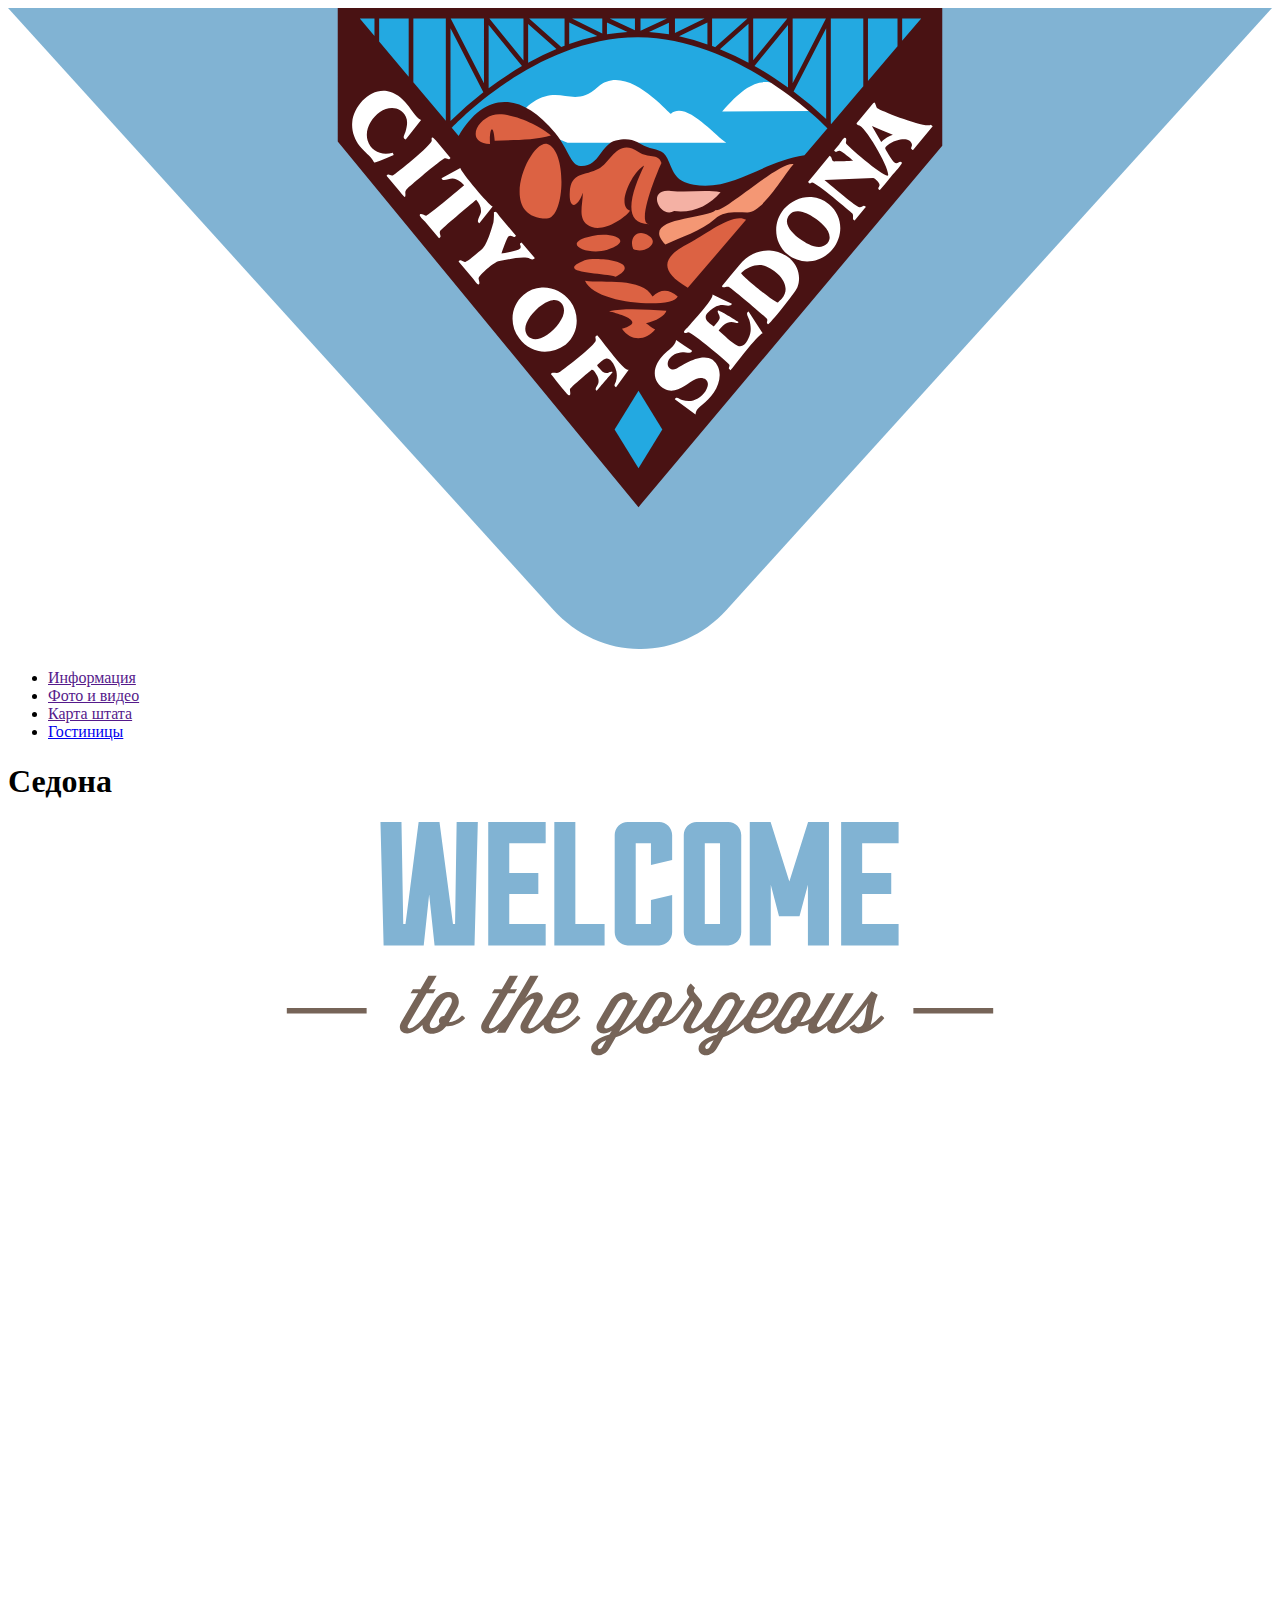
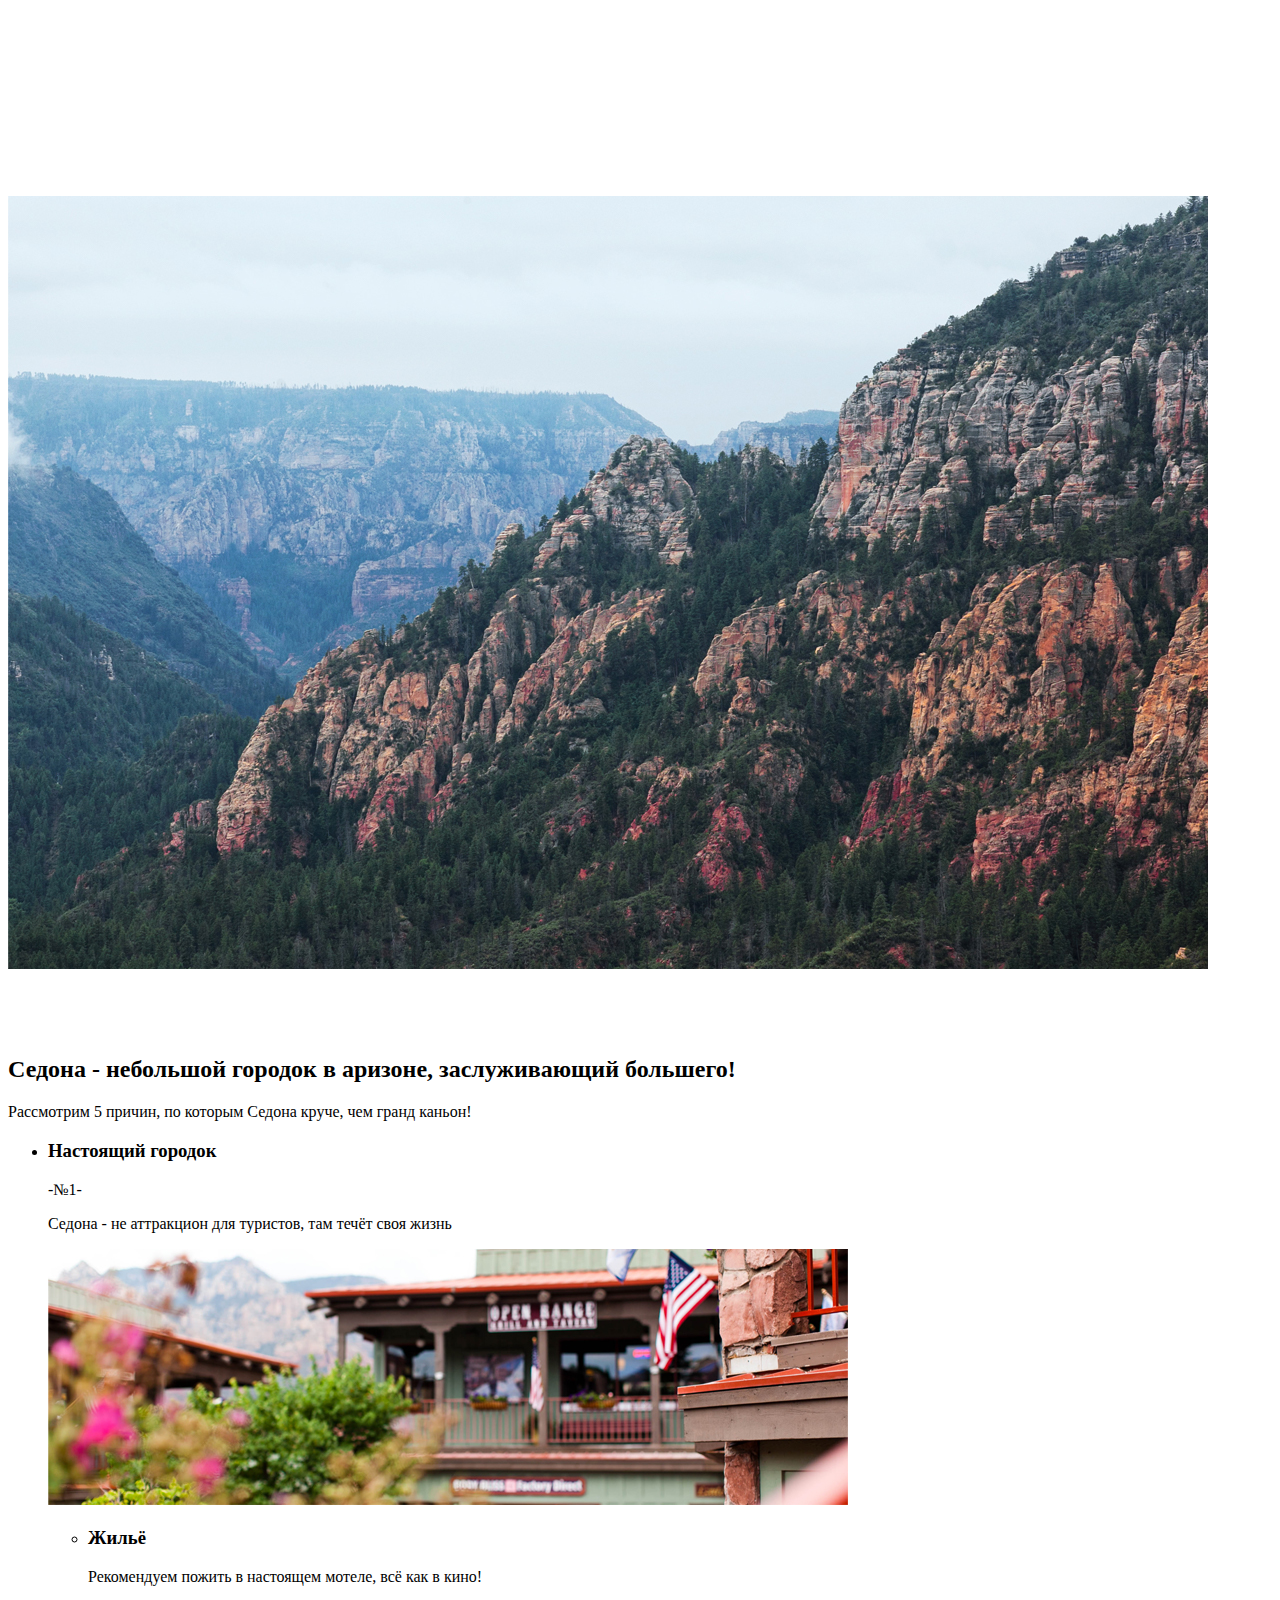
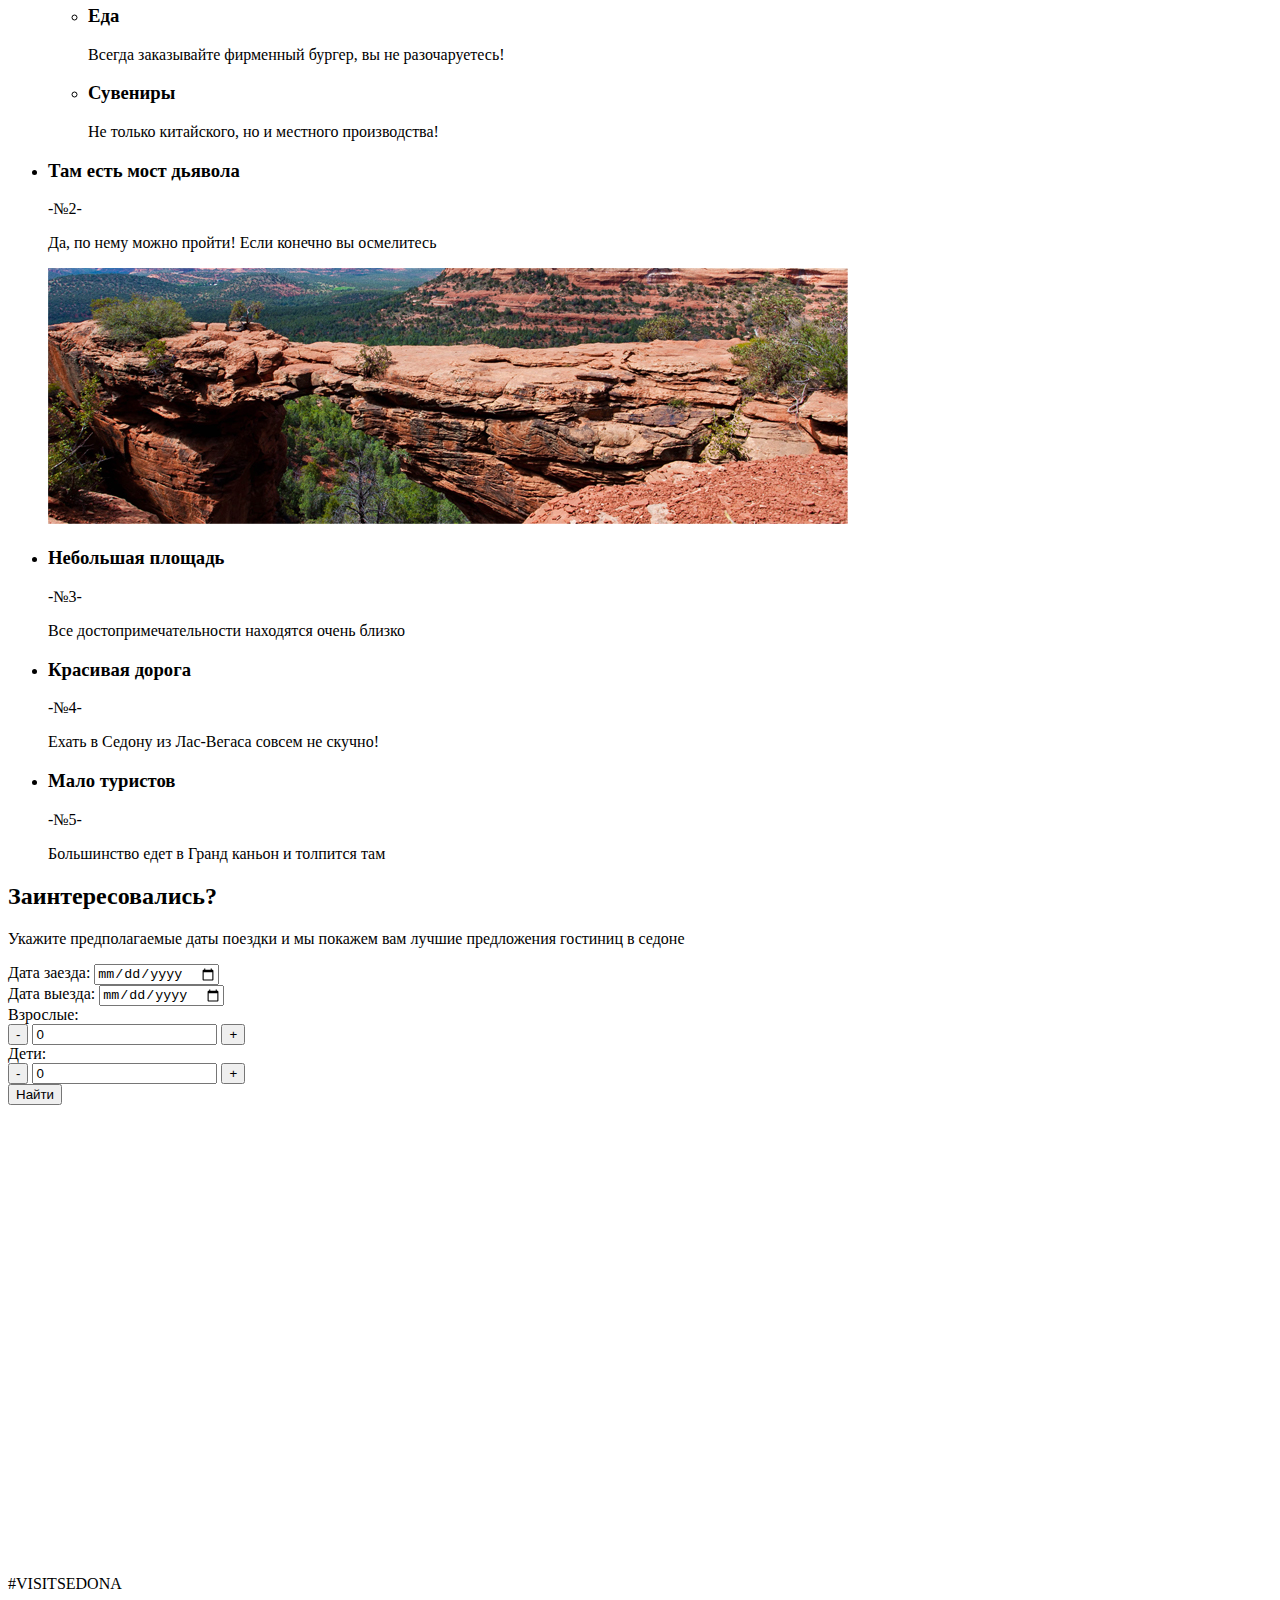
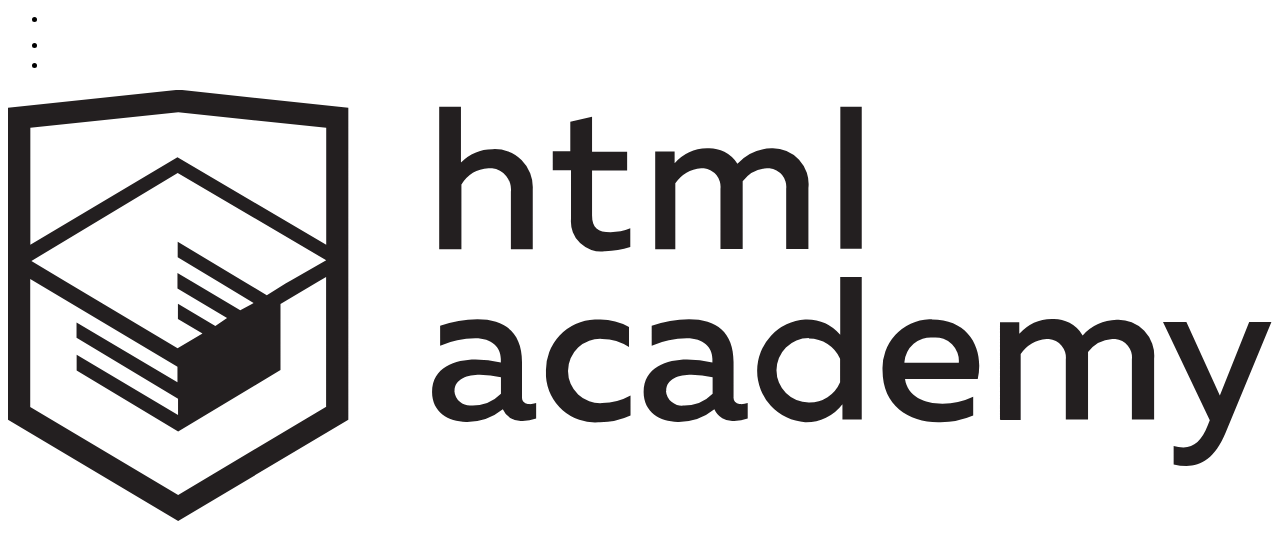
==== index.html @ e93ef97a "Update index.html" ====
<!DOCTYPE html>
<html lang="ru">
  <head>
    <meta charset="utf-8">
    <title>Седона</title>
  </head>
  <body>
 <header>
   <nav>
    <a href="index.html"> <img src="img/logo-sedona.svg"  alt="Logo City of Sedona"></a> <!-- логотип как ссылка на главную страницу, не является пунктом меню-->
    <ul>
      <li><a href="">Информация</a></li> 
      <li><a href="">Фото и видео</a></li>
      <li><a href="">Карта штата</a></li>
      <li><a href="inner.html">Гостиницы</a></li>
    </ul>
   </nav>
 </header>
 <main>
   <h1 class="visually-hidden">Седона</h1>

   <img src="img/intro-welcome.svg" alt="Main text"> <!-- текст на фоне-->
   <img src="img/background_photo.jpg" alt="Background"> <!-- вообще можно подключить через css-->
   <img src="img/polygon.png" alt="White border">
   <h2>Седона - небольшой городок в аризоне, заслуживающий большего!</h2>
   <p> Рассмотрим 5 причин, по которым Седона круче, чем гранд каньон!</p>

<ul>
  <li>
    <h3>Настоящий городок</h3>
    <p>-№1-</p>
    <p>Седона - не аттракцион для туристов, там течёт своя жизнь</p>
    <img src="img/hotel.jpg" alt="Hotel picture">
  </li>

    <ul>
      <li>
        <h3>Жильё</h3>
        <p>Рекомендуем пожить в настоящем мотеле, всё как в кино!</p>
      </li>
      <li>
        <h3>Еда</h3>
        <p>Всегда заказывайте фирменный бургер, вы не разочаруетесь!</p>
      </li>
      <li>
        <h3>Сувениры</h3>
        <p>Не только китайского, но и местного производства!</p>
      </li>
    </ul>

  <li>
    <h3>Там есть мост дьявола</h3>
    <p>-№2-</p>
    <p>Да, по нему можно пройти! Если конечно вы осмелитесь</p>
    <img src="img/kanyon.jpg" alt="Canyon">
  </li>

  <li>
    <h3>Небольшая площадь</h3>
    <p>-№3-</p>
    <p>Все достопримечательности находятся очень близко</p>
  </li>

  <li>
    <h3>Красивая дорога</h3>
    <p>-№4-</p>
    <p> Ехать в Седону из Лас-Вегаса совсем не скучно!</p>
  </li>

  <li>
    <h3>Мало туристов</h3>
    <p>-№5-</p>
    <p>Большинство едет в Гранд каньон и толпится там</p>
  </li>
</ul>

   <section>
      <h2>Заинтересовались?</h2>
      <p>Укажите предполагаемые даты поездки и мы покажем вам лучшие предложения гостиниц в седоне</p>
      <!-- модальное окно с формой для подбора гостиницы
      <a href="#modal" name="modal"><img src="#" alt="Поиск гостиниц в Седоне"></a>
      -->
      <form action="#" method="get">
      <label for="date-in">Дата заезда:
        <input type="date" name="date_in" id="date-in">
      </label>
<br>
      <label for="date-out">Дата выезда:
       <input type="date" name="date_out" id="date-out">
      </label>
<br>
      <label for="adults-quantity">Взрослые:
        <div>
          <button class="minus">-</button>
          <input type="number" name="adults" value="0" id="adults-quantity">
          <button class="plus">+</button>
        </div>
      </label>

      <label for="kids-quantity">Дети:
        <div>
          <button class="minus">-</button>
          <input type="number" name="kids" value="0" id="kids-quantity">
          <button class="plus">+</button>
        </div>
      </label>

      <input type="submit" value="Найти">
      </form>
   </section>
   <iframe src="https://www.google.com/maps/embed?pb=!1m18!1m12!1m3!1d705298.7190889656!2d-112.0146081327514!3d34.79490295954675!2m3!1f0!2f0!3f0!3m2!1i1024!2i768!4f13.1!3m3!1m2!1s0x872da132f942b00d%3A0x5548c523fa6c8efd!2z0KHQtdC00L7QvdCwLCDQkNGA0LjQt9C-0L3QsCA4NjMzNiwg0KHQqNCQ!5e0!3m2!1sru!2sru!4v1568484203790!5m2!1sru!2sru" width="600" height="450" frameborder="0"  allowfullscreen=""></iframe>
 </main>
  <footer>
    <p>#VISITSEDONA</p>

      <ul>
        <li><a href="#"> <img src="img/twitter.svg" alt="Twitter link"> </a></li>
        <li><a href="#"><img src="img/fb-icon.svg" alt="FaceBook link"></a></li>
        <li><a href="#"><img src="img/youtube.svg" alt="Youtube link"></a></li>
      </ul>

      <a href=""><img src="img/logo-htmlacademy.svg"  alt="Logo HTML Academy"></a>
  </footer>
  </body>
</html>
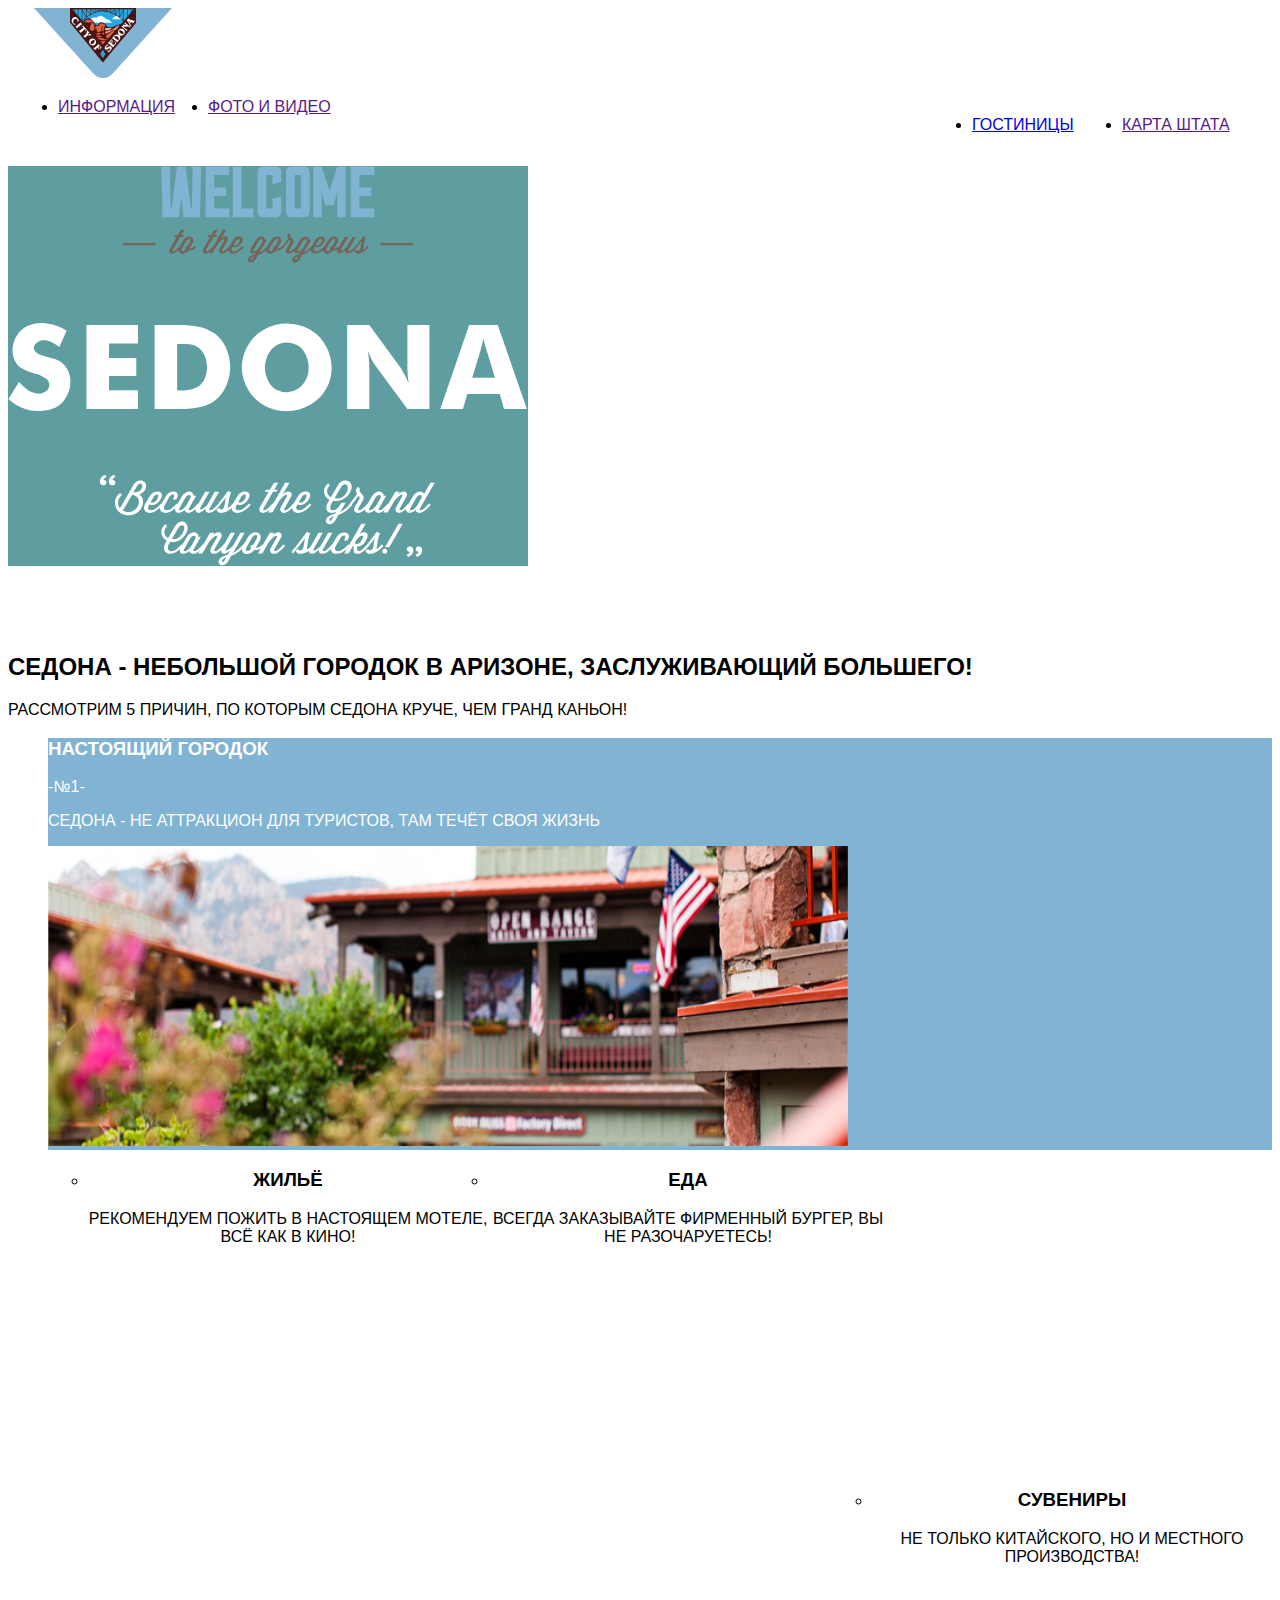
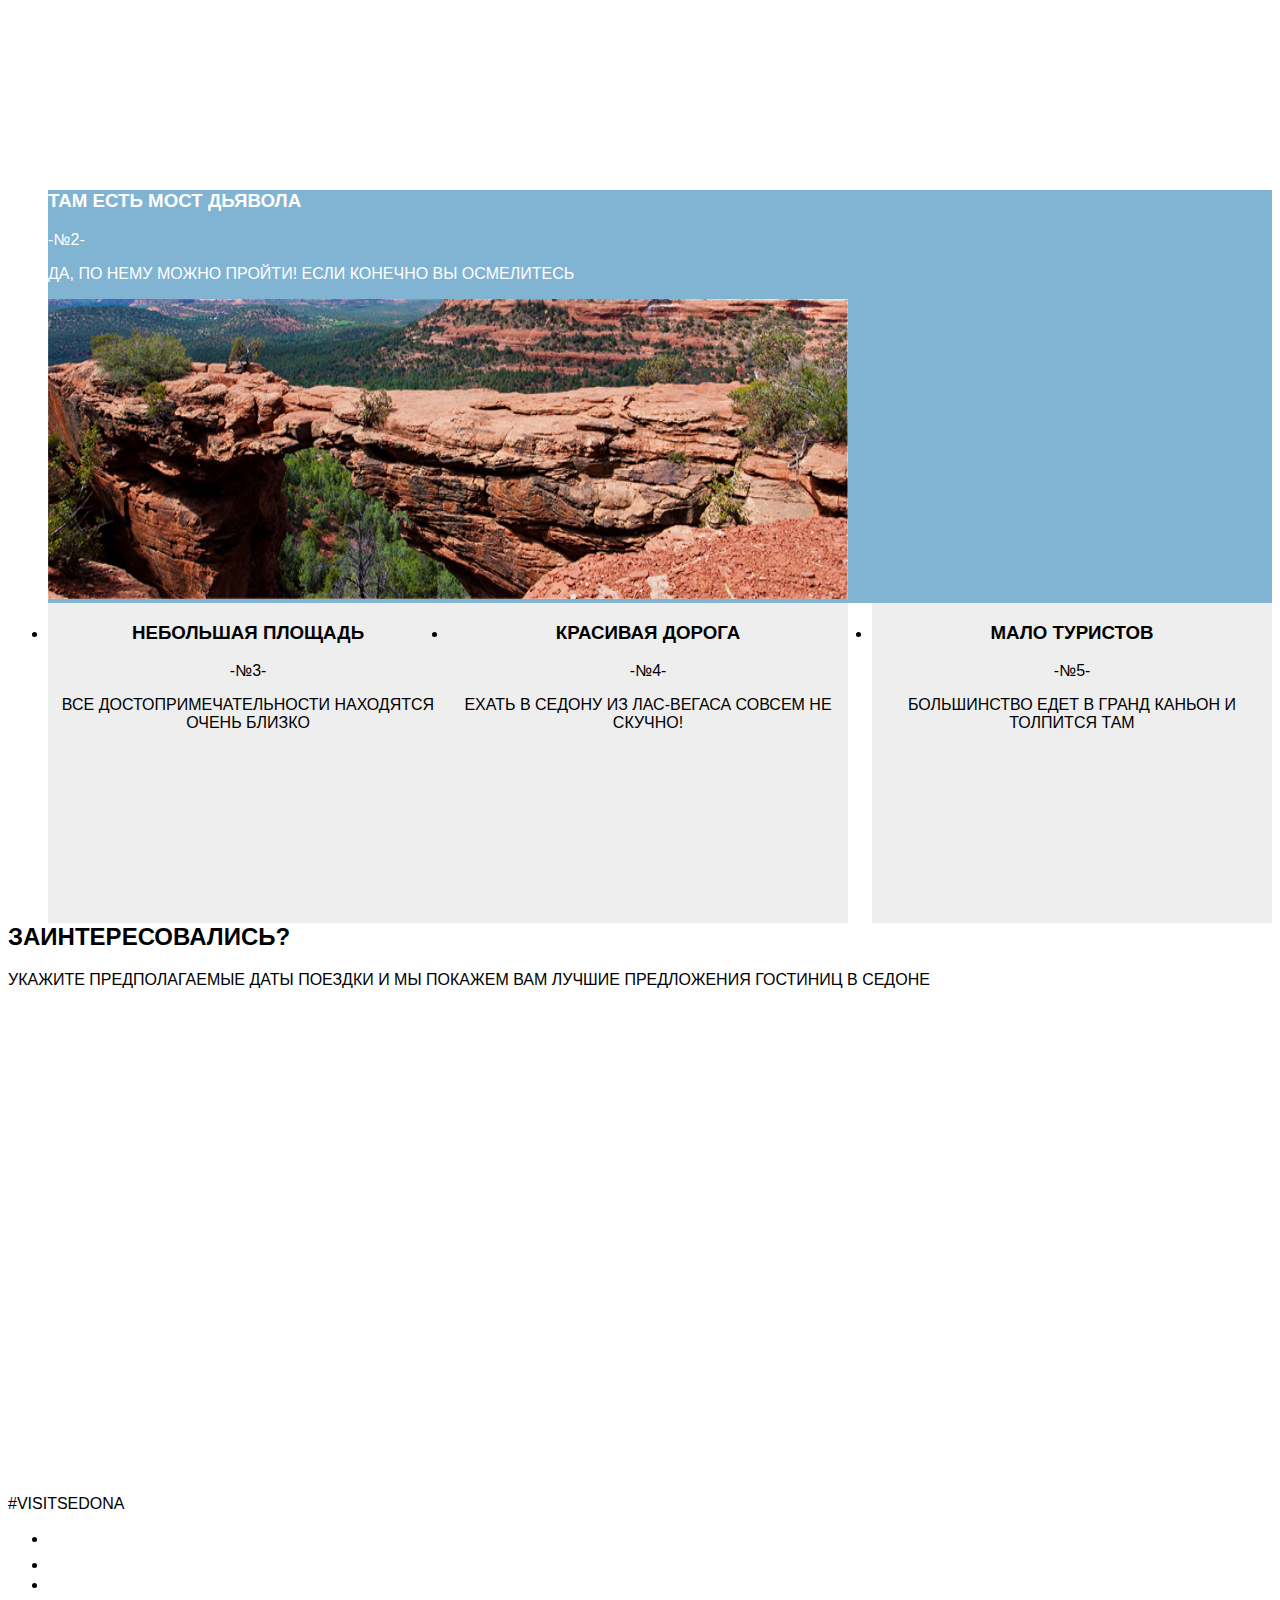
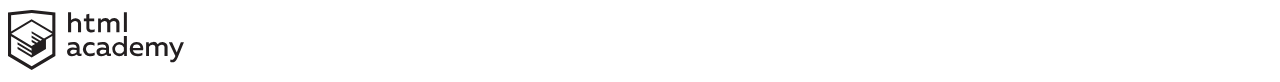
==== commit eeb57e0c: "CSS" ====
--- a/index.html
+++ b/index.html
@@ -3,84 +3,87 @@
   <head>
     <meta charset="utf-8">
     <title>Седона</title>
+    <link rel="stylesheet" href="css/index.css">
   </head>
   <body>
  <header>
    <nav>
-    <a href="index.html"> <img src="img/logo-sedona.svg"  alt="Logo City of Sedona"></a> <!-- логотип как ссылка на главную страницу, не является пунктом меню-->
+    <a href="index.html" class="menu3" > <img src="img/logo-sedona.svg" height="70px" width="190px" alt="Logo City of Sedona"></a> <!-- логотип как ссылка на главную страницу, не является пунктом меню-->
     <ul>
-      <li><a href="">Информация</a></li> 
-      <li><a href="">Фото и видео</a></li>
-      <li><a href="">Карта штата</a></li>
-      <li><a href="inner.html">Гостиницы</a></li>
+      <li class="menu1 header"><a href="">Информация</a></li> 
+      <li class="manu2 header"><a href="">Фото и видео</a></li>
+      <li class="menu4 header"><a href="">Карта штата</a></li>
+      <li class="menu5 header"><a href="inner.html">Гостиницы</a></li>
     </ul>
    </nav>
  </header>
- <main>
+ <main class="main">
    <h1 class="visually-hidden">Седона</h1>
 
-   <img src="img/intro-welcome.svg" alt="Main text"> <!-- текст на фоне-->
-   <img src="img/background_photo.jpg" alt="Background"> <!-- вообще можно подключить через css-->
+   <img class="maintext" src="img/intro-welcome.svg" alt="Main text" height="400px"> <!-- текст на фоне-->
+   <!--<img src="img/background_photo.jpg" alt="Background"> --> <!-- вообще можно подключить через css-->
    <img src="img/polygon.png" alt="White border">
    <h2>Седона - небольшой городок в аризоне, заслуживающий большего!</h2>
    <p> Рассмотрим 5 причин, по которым Седона круче, чем гранд каньон!</p>
 
 <ul>
-  <li>
+  <div class="inageli1">
+  <li class="li1">
     <h3>Настоящий городок</h3>
     <p>-№1-</p>
     <p>Седона - не аттракцион для туристов, там течёт своя жизнь</p>
-    <img src="img/hotel.jpg" alt="Hotel picture">
+    <img src="img/hotel.jpg" alt="Hotel picture" width="800px" height="300px" class="image1">
   </li>
-
-    <ul>
-      <li>
+  </div>
+    <ul class="reasons">
+      <li class="reason1">
         <h3>Жильё</h3>
         <p>Рекомендуем пожить в настоящем мотеле, всё как в кино!</p>
       </li>
-      <li>
+      <li class="reason2">
         <h3>Еда</h3>
         <p>Всегда заказывайте фирменный бургер, вы не разочаруетесь!</p>
       </li>
-      <li>
+      <li class="reason3">
         <h3>Сувениры</h3>
         <p>Не только китайского, но и местного производства!</p>
       </li>
     </ul>
-
-  <li>
+<div class="imageli2">
+  <li class="li1">
     <h3>Там есть мост дьявола</h3>
     <p>-№2-</p>
     <p>Да, по нему можно пройти! Если конечно вы осмелитесь</p>
-    <img src="img/kanyon.jpg" alt="Canyon">
+    <img src="img/kanyon.jpg" alt="Canyon" width="800px" height="300px">
   </li>
-
-  <li>
+</div>
+<div>
+  <li class="greyli li3">
     <h3>Небольшая площадь</h3>
     <p>-№3-</p>
     <p>Все достопримечательности находятся очень близко</p>
   </li>
 
-  <li>
+  <li class="greyli li4">
     <h3>Красивая дорога</h3>
     <p>-№4-</p>
     <p> Ехать в Седону из Лас-Вегаса совсем не скучно!</p>
   </li>
 
-  <li>
+  <li class="greyli li5">
     <h3>Мало туристов</h3>
     <p>-№5-</p>
     <p>Большинство едет в Гранд каньон и толпится там</p>
   </li>
 </ul>
-
-   <section>
+</div>
+   <section >
       <h2>Заинтересовались?</h2>
       <p>Укажите предполагаемые даты поездки и мы покажем вам лучшие предложения гостиниц в седоне</p>
       <!-- модальное окно с формой для подбора гостиницы
       <a href="#modal" name="modal"><img src="#" alt="Поиск гостиниц в Седоне"></a>
       -->
-      <form action="#" method="get">
+      <form action="#" method="get" class="form1">
       <label for="date-in">Дата заезда:
         <input type="date" name="date_in" id="date-in">
       </label>
@@ -108,7 +111,7 @@
       <input type="submit" value="Найти">
       </form>
    </section>
-   <iframe src="https://www.google.com/maps/embed?pb=!1m18!1m12!1m3!1d705298.7190889656!2d-112.0146081327514!3d34.79490295954675!2m3!1f0!2f0!3f0!3m2!1i1024!2i768!4f13.1!3m3!1m2!1s0x872da132f942b00d%3A0x5548c523fa6c8efd!2z0KHQtdC00L7QvdCwLCDQkNGA0LjQt9C-0L3QsCA4NjMzNiwg0KHQqNCQ!5e0!3m2!1sru!2sru!4v1568484203790!5m2!1sru!2sru" width="600" height="450" frameborder="0"  allowfullscreen=""></iframe>
+   <iframe src="https://www.google.com/maps/embed?pb=!1m18!1m12!1m3!1d705298.7190889656!2d-112.0146081327514!3d34.79490295954675!2m3!1f0!2f0!3f0!3m2!1i1024!2i768!4f13.1!3m3!1m2!1s0x872da132f942b00d%3A0x5548c523fa6c8efd!2z0KHQtdC00L7QvdCwLCDQkNGA0LjQt9C-0L3QsCA4NjMzNiwg0KHQqNCQ!5e0!3m2!1sru!2sru!4v1568484203790!5m2!1sru!2sru" width="1200" height="470" frameborder="0"  allowfullscreen=""></iframe>
  </main>
   <footer>
     <p>#VISITSEDONA</p>
@@ -119,7 +122,7 @@
         <li><a href="#"><img src="img/youtube.svg" alt="Youtube link"></a></li>
       </ul>
 
-      <a href=""><img src="img/logo-htmlacademy.svg"  alt="Logo HTML Academy"></a>
+      <a href=""><img src="img/logo-htmlacademy.svg"  alt="Logo HTML Academy" height="60px"></a>
   </footer>
   </body>
 </html>
--- a/css/index.css
+++ b/css/index.css
@@ -0,0 +1,115 @@
+h1{
+    display: none
+}
+.maintext{
+    background-image: url(background_photo.jpg);
+    background-color: cadetblue;
+}
+
+.form1{
+    display: none;
+}
+p{
+    font-family: 'PT Sans', sans-serif;
+    text-transform: uppercase;
+    
+}
+a{
+    font-family: 'PT Sans', sans-serif;
+    text-transform: uppercase;
+}
+h2{
+    font-family: 'PT Sans', sans-serif;
+    text-transform: uppercase;
+}
+h3{
+    font-family: 'PT Sans', sans-serif;
+    text-transform: uppercase;
+}
+.li1{
+    background-color: #81b3d2;
+    color: white;
+}
+.greyli{
+    background-color: #eeeeee;
+}
+.header{
+
+}
+.menu1 
+{
+    float: left;
+    width: 150px;
+    min-height: 50px;
+    margin-left: 10px; 
+}
+.menu2{
+    float: left;
+    width: 150px;
+    min-height: 50px;
+}
+
+.menu4{
+    float: right;
+    width: 150px;
+    min-height: 50px;
+}
+.menu3{
+    float:
+}
+.menu5{
+    float: right;
+    width: 150px;
+    height: 50px;
+}
+.main{
+    clear: both;
+}
+.imageli1{
+    float: left;
+    width: 400px;
+    margin-right: 9px;
+    min-height: 255px;
+}
+
+.reasons{
+    clear: both;
+}
+.reason1{
+    float: left;
+  width: 400px;
+  min-height: 320px;
+  text-align: center;
+}
+.reason2{
+    float: left;
+  width: 400px;
+  min-height: 320px;
+  text-align: center;
+}
+.reason3{
+    float: right;
+  width: 400px;
+  min-height: 320px;
+  text-align: center;
+}
+.imageli2{
+    clear: both;
+}
+.li3{
+    float: left;
+  width: 400px;
+  min-height: 320px;
+  text-align: center;
+}
+.li4{
+    float: left;
+  width: 400px;
+  min-height: 320px;
+  text-align: center;
+}
+.li5{
+    float: right;
+  width: 400px;
+  min-height: 320px;
+  text-align: center;
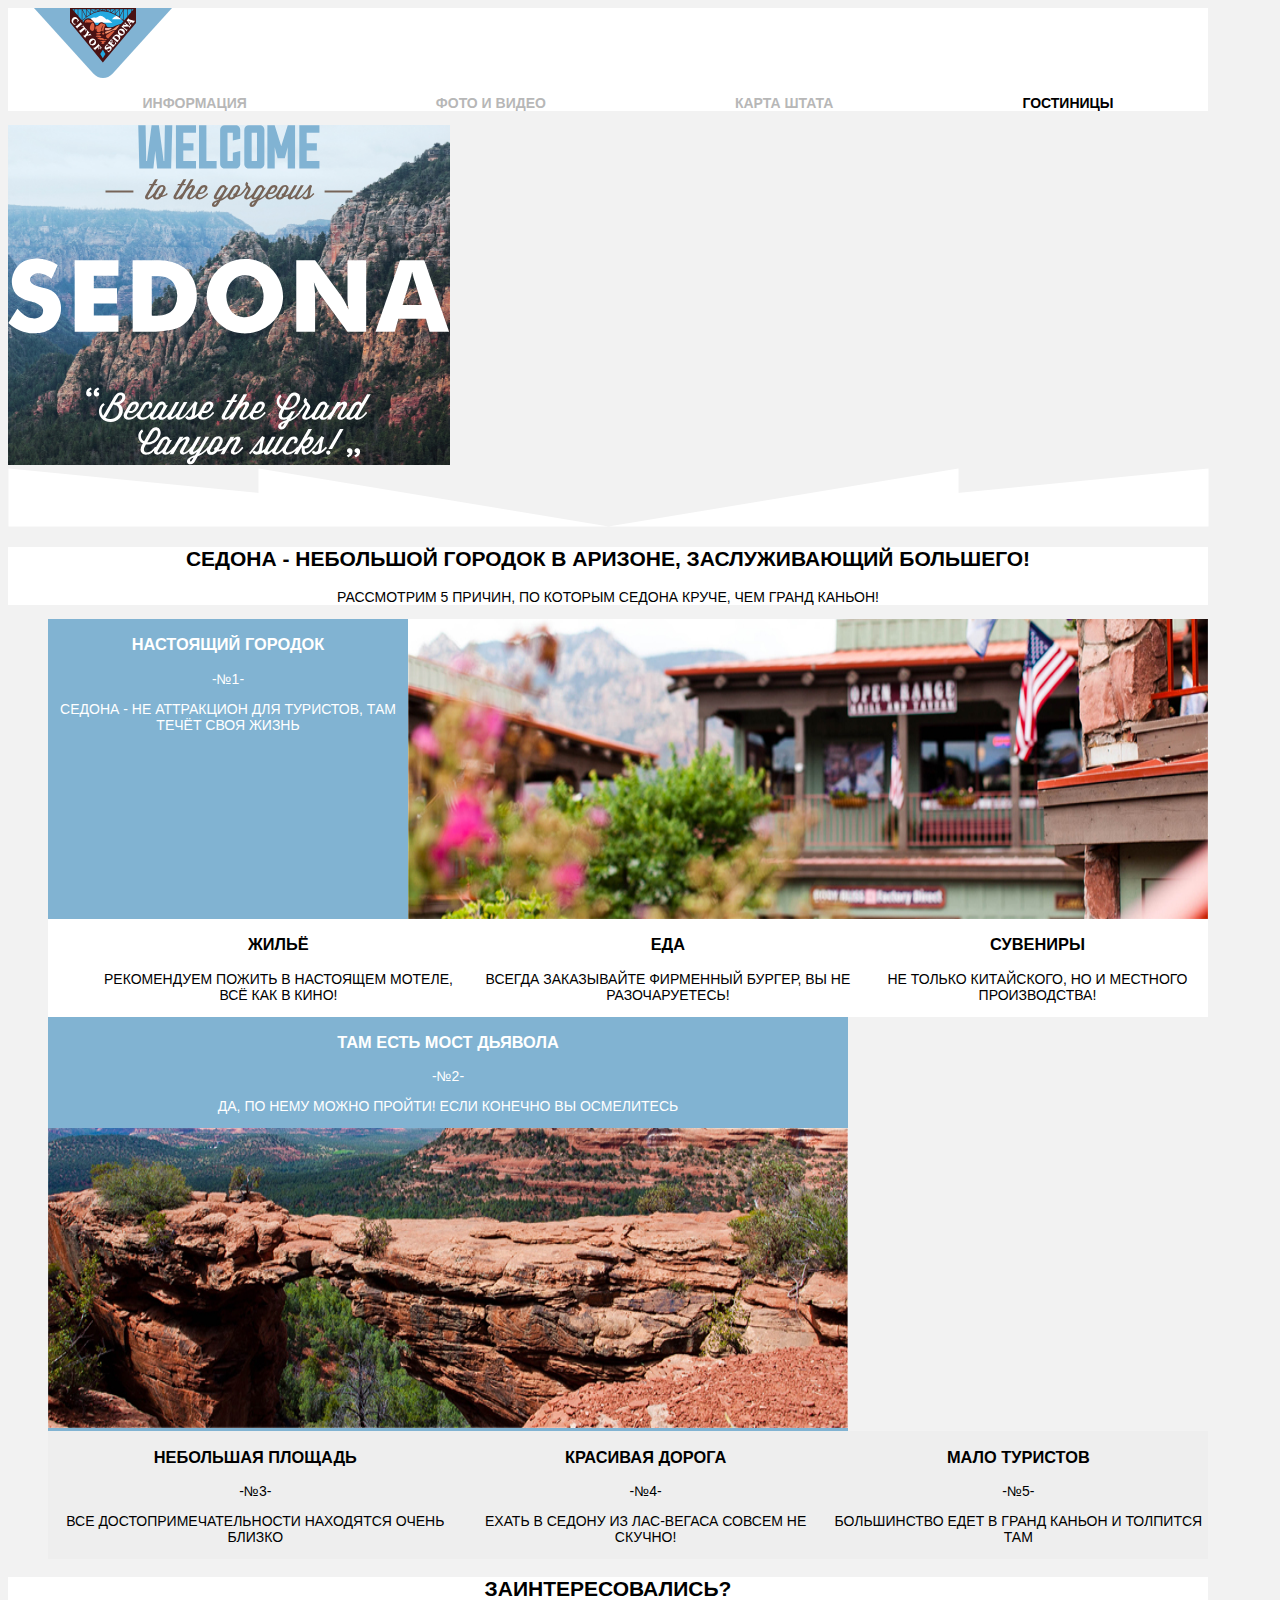
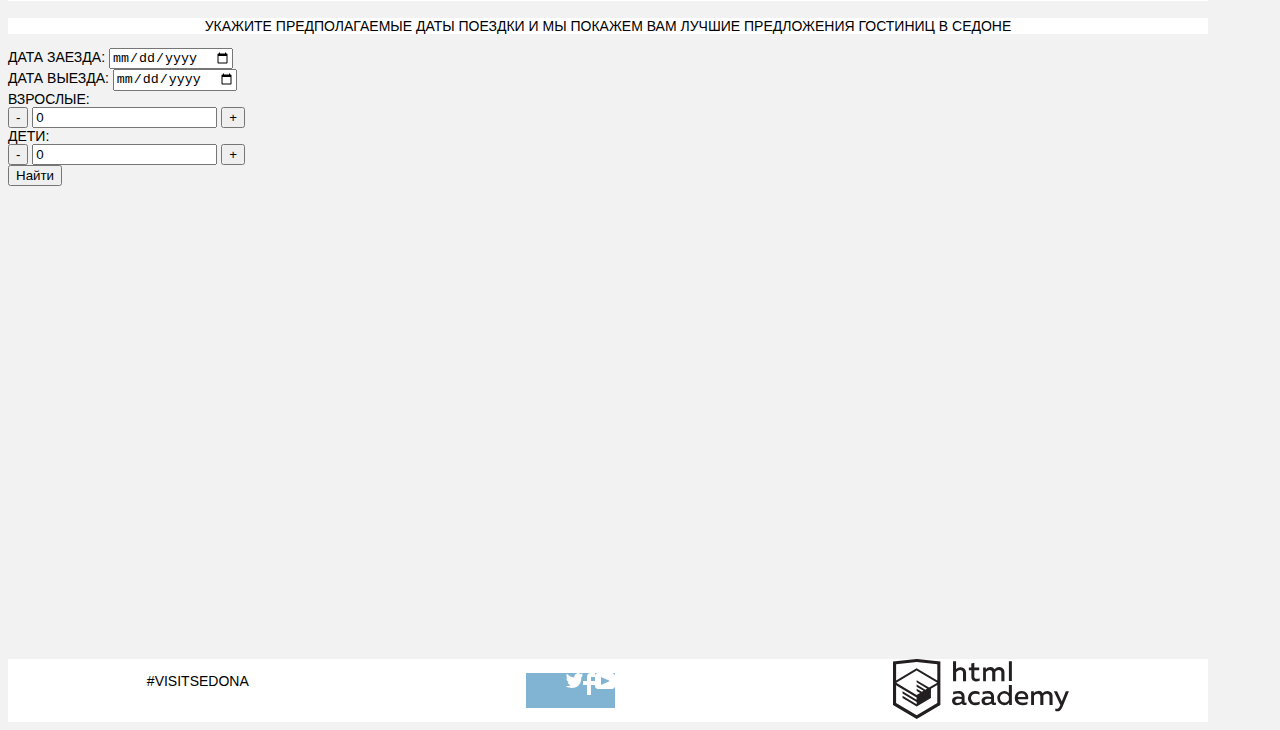
==== commit 687fa194: "css" ====
--- a/index.html
+++ b/index.html
@@ -7,79 +7,85 @@
   </head>
   <body>
  <header>
-   <nav>
-    <a href="index.html" class="menu3" > <img src="img/logo-sedona.svg" height="70px" width="190px" alt="Logo City of Sedona"></a> <!-- логотип как ссылка на главную страницу, не является пунктом меню-->
-    <ul>
-      <li class="menu1 header"><a href="">Информация</a></li> 
-      <li class="manu2 header"><a href="">Фото и видео</a></li>
-      <li class="menu4 header"><a href="">Карта штата</a></li>
-      <li class="menu5 header"><a href="inner.html">Гостиницы</a></li>
+   <nav class="main-navigation">
+    <a href="index.html"  > <img src="img/logo-sedona.svg" height="70px" width="190px" alt="Logo City of Sedona"></a> <!-- логотип как ссылка на главную страницу, не является пунктом меню-->
+    <ul class="nonelist site-navigation">
+      <li ><a href="">Информация</a></li> 
+      <li ><a href="">Фото и видео</a></li>
+      <li ><a href="">Карта штата</a></li>
+      <li ><a href="inner.html">Гостиницы</a></li>
     </ul>
    </nav>
  </header>
- <main class="main">
-   <h1 class="visually-hidden">Седона</h1>
+ <main >
+   <h1 >Седона</h1>
+  <div >
+   <img class="maintext" src="img/intro-welcome.svg" alt="Main text" height="340px"> <!-- текст на фоне-->
+  </div>
+   <!--<img src="img/background_photo.jpg" alt="Background"> --> <!-- вообще можно подключить через css-->
+   
+   <img src="img/polygon.png" alt="White border">
+   <div class="center-text">
+   <h2 class="">Седона - небольшой городок в аризоне, заслуживающий большего!</h2>
+   <p class=""> Рассмотрим 5 причин, по которым Седона круче, чем гранд каньон!</p>
+    </div>
 
-   <img class="maintext" src="img/intro-welcome.svg" alt="Main text" height="400px"> <!-- текст на фоне-->
-   <!--<img src="img/background_photo.jpg" alt="Background"> --> <!-- вообще можно подключить через css-->
-   <img src="img/polygon.png" alt="White border">
-   <h2>Седона - небольшой городок в аризоне, заслуживающий большего!</h2>
-   <p> Рассмотрим 5 причин, по которым Седона круче, чем гранд каньон!</p>
-
-<ul>
-  <div class="inageli1">
-  <li class="li1">
+<ul class="nonelist reasons-list">
+  <div class="fistline">
+  <li class=" blue" >
     <h3>Настоящий городок</h3>
     <p>-№1-</p>
     <p>Седона - не аттракцион для туристов, там течёт своя жизнь</p>
-    <img src="img/hotel.jpg" alt="Hotel picture" width="800px" height="300px" class="image1">
+    
   </li>
+  <img src="img/hotel.jpg" alt="Hotel picture" width="800px" height="300px">
   </div>
-    <ul class="reasons">
-      <li class="reason1">
+    <ul class="reasons-3 nonelist secondline" >
+      <li class="house">
         <h3>Жильё</h3>
         <p>Рекомендуем пожить в настоящем мотеле, всё как в кино!</p>
       </li>
-      <li class="reason2">
+      <li >
         <h3>Еда</h3>
         <p>Всегда заказывайте фирменный бургер, вы не разочаруетесь!</p>
       </li>
-      <li class="reason3">
+      <li >
         <h3>Сувениры</h3>
         <p>Не только китайского, но и местного производства!</p>
       </li>
     </ul>
-<div class="imageli2">
-  <li class="li1">
+<div class="thirdline">
+  <li class=" blue" >
     <h3>Там есть мост дьявола</h3>
     <p>-№2-</p>
     <p>Да, по нему можно пройти! Если конечно вы осмелитесь</p>
     <img src="img/kanyon.jpg" alt="Canyon" width="800px" height="300px">
   </li>
 </div>
-<div>
-  <li class="greyli li3">
+<div class="fourthline">
+  <li class=" grey">
     <h3>Небольшая площадь</h3>
     <p>-№3-</p>
     <p>Все достопримечательности находятся очень близко</p>
   </li>
 
-  <li class="greyli li4">
+  <li class=" grey">
     <h3>Красивая дорога</h3>
     <p>-№4-</p>
     <p> Ехать в Седону из Лас-Вегаса совсем не скучно!</p>
   </li>
 
-  <li class="greyli li5">
+  <li class=" grey">
     <h3>Мало туристов</h3>
     <p>-№5-</p>
     <p>Большинство едет в Гранд каньон и толпится там</p>
   </li>
+</div>
 </ul>
-</div>
-   <section >
-      <h2>Заинтересовались?</h2>
-      <p>Укажите предполагаемые даты поездки и мы покажем вам лучшие предложения гостиниц в седоне</p>
+
+   <section class="" >
+      <h2 class="center-text">Заинтересовались?</h2>
+      <p class="center-text">Укажите предполагаемые даты поездки и мы покажем вам лучшие предложения гостиниц в седоне</p>
       <!-- модальное окно с формой для подбора гостиницы
       <a href="#modal" name="modal"><img src="#" alt="Поиск гостиниц в Седоне"></a>
       -->
@@ -113,16 +119,16 @@
    </section>
    <iframe src="https://www.google.com/maps/embed?pb=!1m18!1m12!1m3!1d705298.7190889656!2d-112.0146081327514!3d34.79490295954675!2m3!1f0!2f0!3f0!3m2!1i1024!2i768!4f13.1!3m3!1m2!1s0x872da132f942b00d%3A0x5548c523fa6c8efd!2z0KHQtdC00L7QvdCwLCDQkNGA0LjQt9C-0L3QsCA4NjMzNiwg0KHQqNCQ!5e0!3m2!1sru!2sru!4v1568484203790!5m2!1sru!2sru" width="1200" height="470" frameborder="0"  allowfullscreen=""></iframe>
  </main>
-  <footer>
+  <footer class="footer-navigation">
     <p>#VISITSEDONA</p>
 
-      <ul>
+      <ul class="nonelist contacts">
         <li><a href="#"> <img src="img/twitter.svg" alt="Twitter link"> </a></li>
         <li><a href="#"><img src="img/fb-icon.svg" alt="FaceBook link"></a></li>
         <li><a href="#"><img src="img/youtube.svg" alt="Youtube link"></a></li>
       </ul>
 
-      <a href=""><img src="img/logo-htmlacademy.svg"  alt="Logo HTML Academy" height="60px"></a>
+      <a href="https://htmlacademy.ru/intensive/htmlcss"><img src="img/logo-htmlacademy.svg"  alt="Logo HTML Academy" height="60px"></a>
   </footer>
   </body>
 </html>
--- a/css/index.css
+++ b/css/index.css
@@ -1,115 +1,98 @@
+body{
+    font-family: 'PT Sans', sans-serif;
+    text-transform: uppercase;
+    font-size: 14px;
+    background-color: #f2f2f2;
+
+
+    
+    width: 1200px;
+}
+.main-navigation{
+    background-color: white;
+    font-size: 14px;
+    font-weight: 700;
+  color: black;
+ 
+}
+.site-navigation{
+    display: flex;
+    flex-direction: row;
+    justify-content: space-around;
+    
+}
+.site-navigation a{
+    color: black;
+}
+.site-navigation a:hover, .ssite-navigation a:focus{
+color: #81b3d2;
+}
+.site-navigation a:visited{
+color: #b7b7b7;
+}
 h1{
     display: none
 }
+
 .maintext{
-    background-image: url(background_photo.jpg);
+    background: url("../img/background_photo.jpg") repeat 0 0;;
+    background-size: cover;
+    background-repeat: no-repeat;
     background-color: cadetblue;
+    background-position: 50% 50%;
+    text-align: center;
 }
 
-.form1{
-    display: none;
-}
-p{
-    font-family: 'PT Sans', sans-serif;
-    text-transform: uppercase;
-    
-}
+
 a{
     font-family: 'PT Sans', sans-serif;
     text-transform: uppercase;
+    text-decoration: none;    
+    
+}
+.center-text{
+    text-align: center;
+    background-color: white;
+}
+.fistline, .secondline, .thirdline, .fourthline{
+    display: flex;
+    flex-direction: row;
+}
+.blue{
+    color: white;
+    background-color: #81b3d2;
+}
+.grey{
+    background-color: #eeeeee;
+}
+.nonelist{
+    list-style-type: none;
+}
+.contacts{
+    background-color: #81b3d2;
 }
 h2{
-    font-family: 'PT Sans', sans-serif;
-    text-transform: uppercase;
-}
-h3{
-    font-family: 'PT Sans', sans-serif;
-    text-transform: uppercase;
-}
-.li1{
-    background-color: #81b3d2;
-    color: white;
-}
-.greyli{
-    background-color: #eeeeee;
-}
-.header{
-
-}
-.menu1 
-{
-    float: left;
-    width: 150px;
-    min-height: 50px;
-    margin-left: 10px; 
-}
-.menu2{
-    float: left;
-    width: 150px;
-    min-height: 50px;
+    font-size: 21px;
 }
 
-.menu4{
-    float: right;
-    width: 150px;
-    min-height: 50px;
+.house::before{
+    content:" ";
+    background: url("/img/icon-1.png") no-repeat 0% 0%;
 }
-.menu3{
-    float:
+.reasons-3, .reasons-list{
+    text-align: center;
 }
-.menu5{
-    float: right;
-    width: 150px;
-    height: 50px;
+.reasons-3{
+    background-color: white;
 }
-.main{
-    clear: both;
+.footer-navigation{
+    display: flex;
+    flex-direction: row;
+    justify-content: space-around;
+    background-color: white;
 }
-.imageli1{
-    float: left;
-    width: 400px;
-    margin-right: 9px;
-    min-height: 255px;
-}
-
-.reasons{
-    clear: both;
-}
-.reason1{
-    float: left;
-  width: 400px;
-  min-height: 320px;
-  text-align: center;
-}
-.reason2{
-    float: left;
-  width: 400px;
-  min-height: 320px;
-  text-align: center;
-}
-.reason3{
-    float: right;
-  width: 400px;
-  min-height: 320px;
-  text-align: center;
-}
-.imageli2{
-    clear: both;
-}
-.li3{
-    float: left;
-  width: 400px;
-  min-height: 320px;
-  text-align: center;
-}
-.li4{
-    float: left;
-  width: 400px;
-  min-height: 320px;
-  text-align: center;
-}
-.li5{
-    float: right;
-  width: 400px;
-  min-height: 320px;
-  text-align: center;
+.contacts{
+    display: flex;
+    flex-direction: row;
+    justify-content: space-between;
+}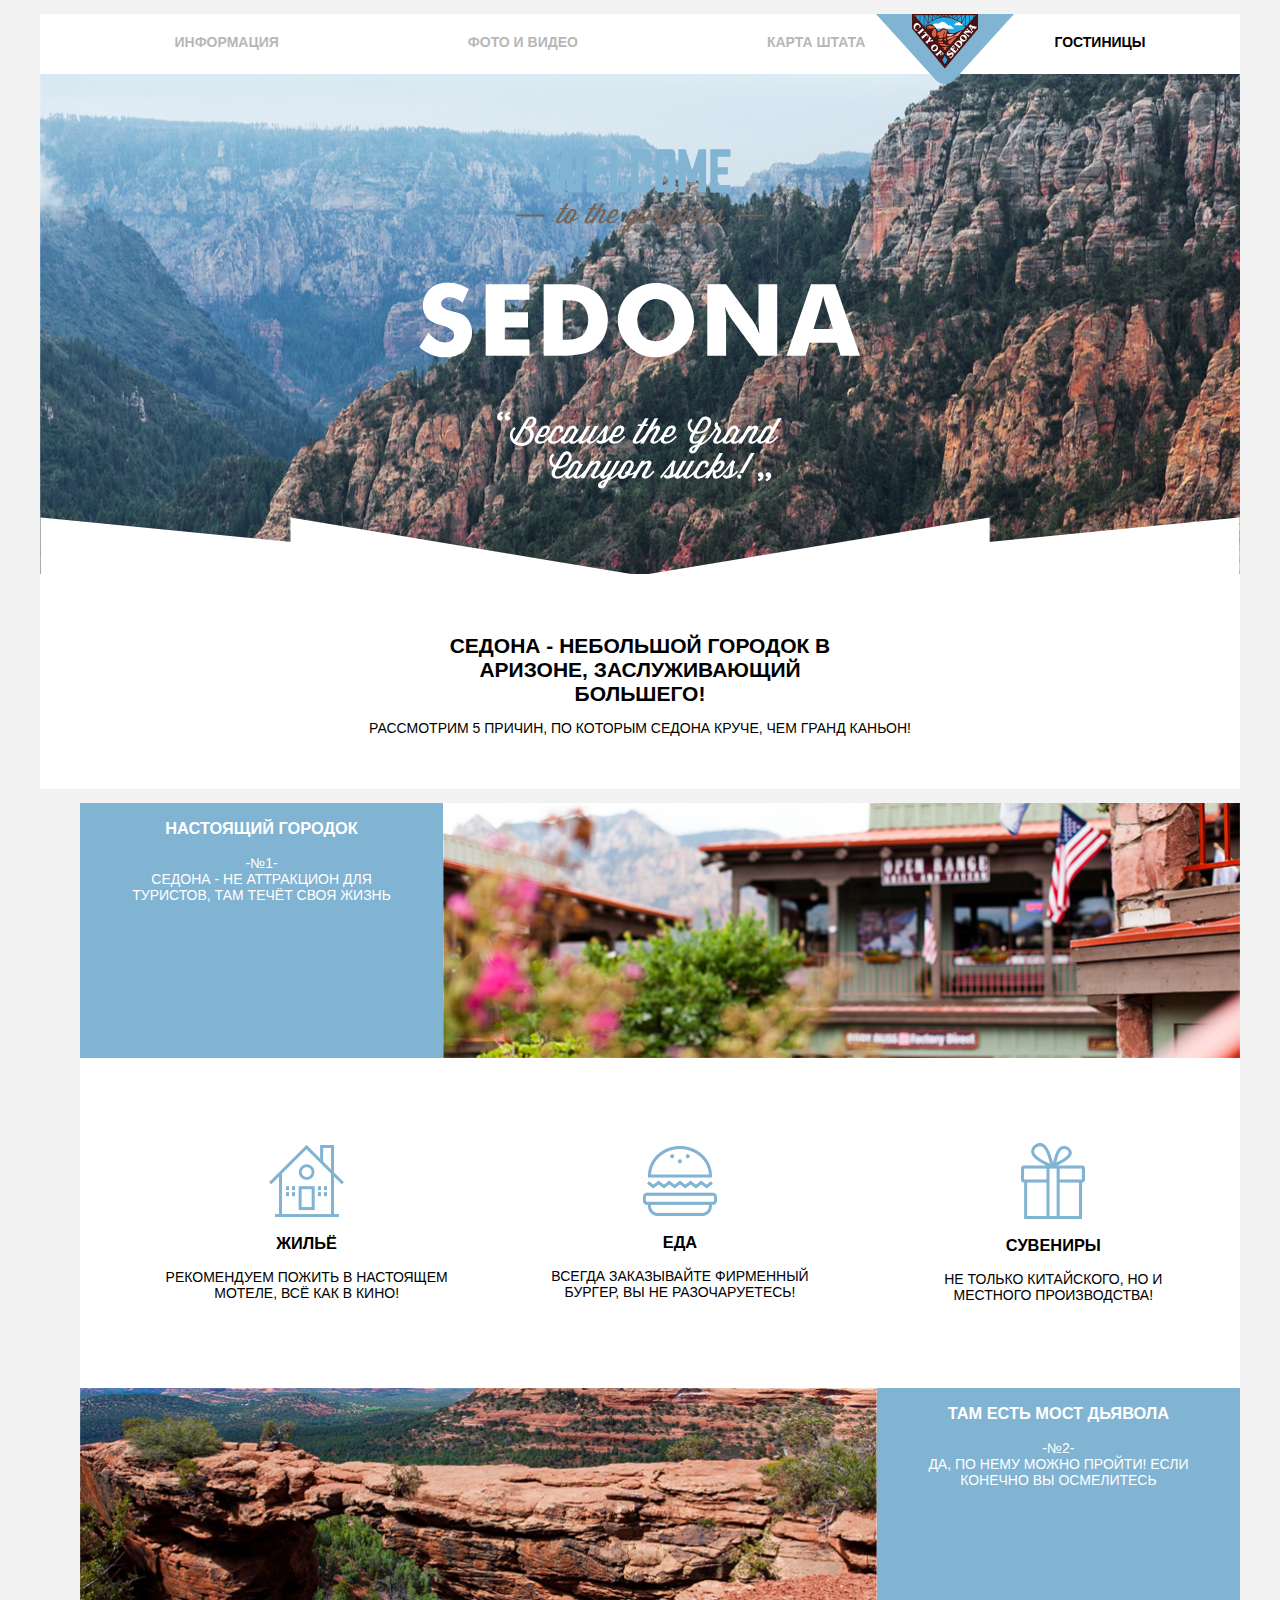
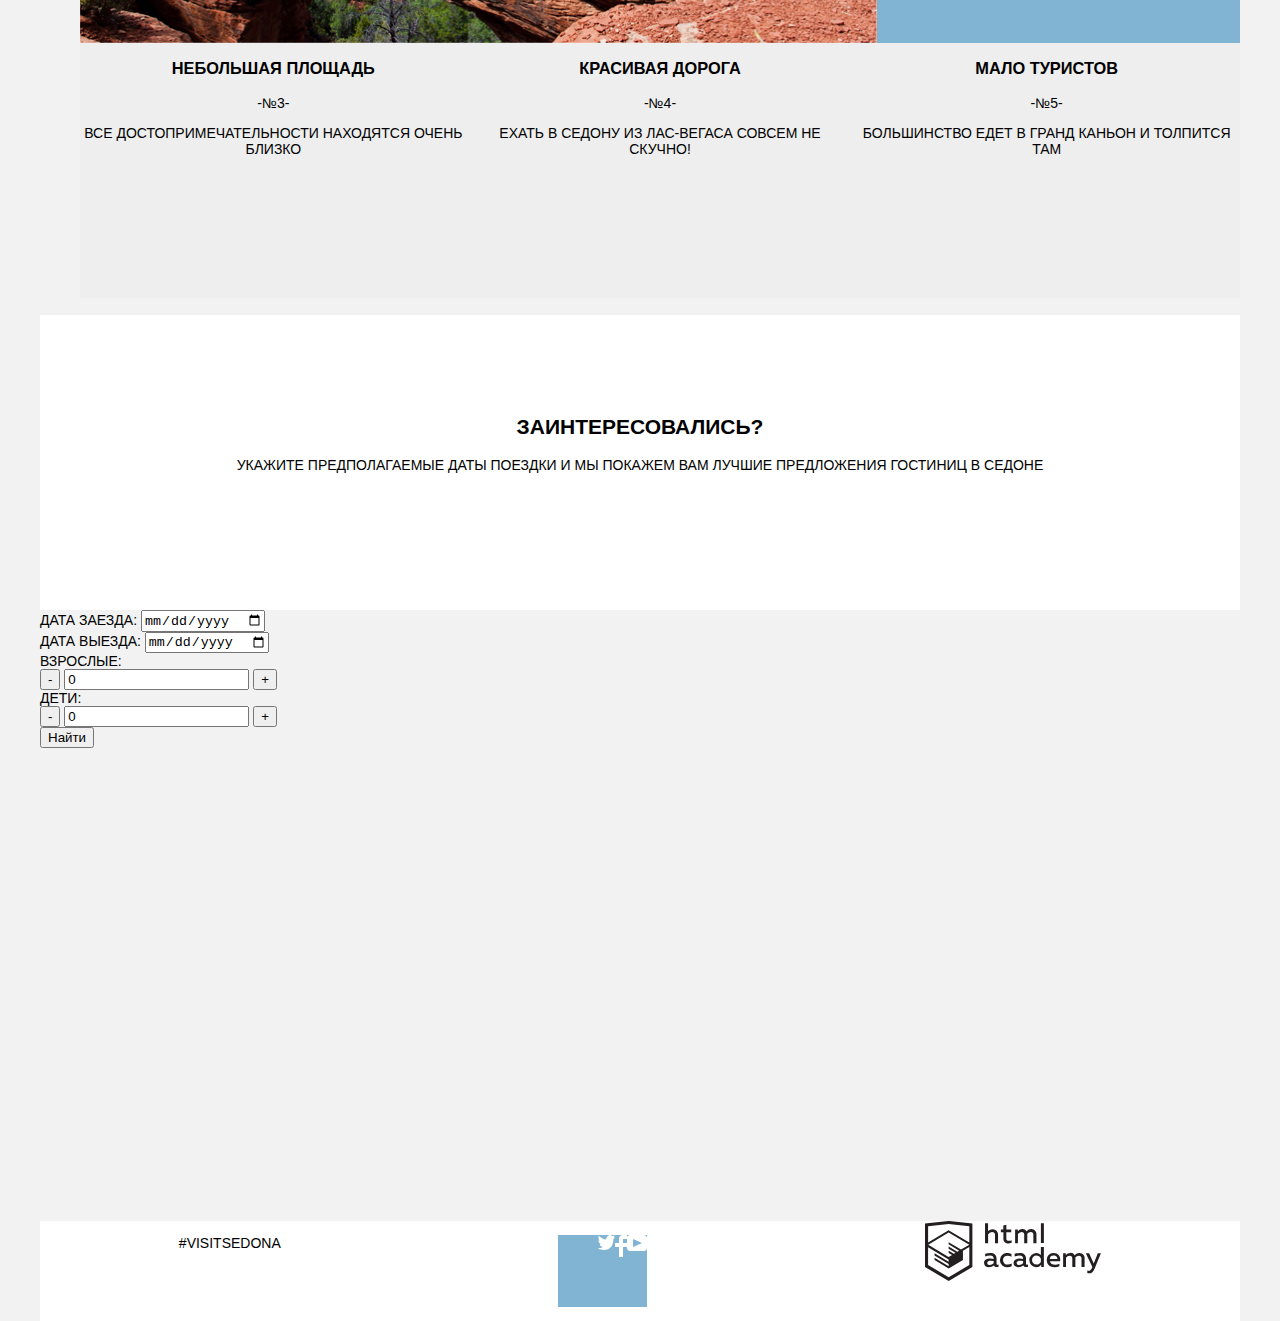
==== commit 83c8f0db: "css" ====
--- a/index.html
+++ b/index.html
@@ -7,8 +7,8 @@
   </head>
   <body>
  <header>
+    <a href="index.html" class="logo" > <img src="img/logo-sedona.svg" height="70px" width="190px" alt="Logo City of Sedona"></a>
    <nav class="main-navigation">
-    <a href="index.html"  > <img src="img/logo-sedona.svg" height="70px" width="190px" alt="Logo City of Sedona"></a> <!-- логотип как ссылка на главную страницу, не является пунктом меню-->
     <ul class="nonelist site-navigation">
       <li ><a href="">Информация</a></li> 
       <li ><a href="">Фото и видео</a></li>
@@ -18,51 +18,49 @@
    </nav>
  </header>
  <main >
-   <h1 >Седона</h1>
-  <div >
-   <img class="maintext" src="img/intro-welcome.svg" alt="Main text" height="340px"> <!-- текст на фоне-->
+   <h1 class="sedona">Седона</h1>
+  <div class="maintext">
+   <img  src="img/intro-welcome.svg" alt="Main text" height="340px"> <!-- текст на фоне-->
+   <img  class="border" src="img/polygon.png" alt="White border" width="1200px">
   </div>
-   <!--<img src="img/background_photo.jpg" alt="Background"> --> <!-- вообще можно подключить через css-->
-   
-   <img src="img/polygon.png" alt="White border">
    <div class="center-text">
    <h2 class="">Седона - небольшой городок в аризоне, заслуживающий большего!</h2>
    <p class=""> Рассмотрим 5 причин, по которым Седона круче, чем гранд каньон!</p>
     </div>
 
 <ul class="nonelist reasons-list">
-  <div class="fistline">
+  <div class="line">
   <li class=" blue" >
     <h3>Настоящий городок</h3>
     <p>-№1-</p>
     <p>Седона - не аттракцион для туристов, там течёт своя жизнь</p>
     
   </li>
-  <img src="img/hotel.jpg" alt="Hotel picture" width="800px" height="300px">
+  <img src="img/hotel.jpg" alt="Hotel picture" width="800px" height="255px">
   </div>
-    <ul class="reasons-3 nonelist secondline" >
+    <ul class="reasons-3 nonelist line" >
       <li class="house">
         <h3>Жильё</h3>
         <p>Рекомендуем пожить в настоящем мотеле, всё как в кино!</p>
       </li>
-      <li >
+      <li class="food">
         <h3>Еда</h3>
         <p>Всегда заказывайте фирменный бургер, вы не разочаруетесь!</p>
       </li>
-      <li >
+      <li class="relic">
         <h3>Сувениры</h3>
         <p>Не только китайского, но и местного производства!</p>
       </li>
     </ul>
-<div class="thirdline">
+<div class="row-line">
   <li class=" blue" >
     <h3>Там есть мост дьявола</h3>
     <p>-№2-</p>
     <p>Да, по нему можно пройти! Если конечно вы осмелитесь</p>
-    <img src="img/kanyon.jpg" alt="Canyon" width="800px" height="300px">
   </li>
+  <img src="img/kanyon.jpg" alt="Canyon" width="800px" height="255px">
 </div>
-<div class="fourthline">
+<div class="line">
   <li class=" grey">
     <h3>Небольшая площадь</h3>
     <p>-№3-</p>
@@ -84,8 +82,10 @@
 </ul>
 
    <section class="" >
-      <h2 class="center-text">Заинтересовались?</h2>
-      <p class="center-text">Укажите предполагаемые даты поездки и мы покажем вам лучшие предложения гостиниц в седоне</p>
+     <div class="interesting">
+      <h2 >Заинтересовались?</h2>
+      <p>Укажите предполагаемые даты поездки и мы покажем вам лучшие предложения гостиниц в седоне</p>
+    </div>
       <!-- модальное окно с формой для подбора гостиницы
       <a href="#modal" name="modal"><img src="#" alt="Поиск гостиниц в Седоне"></a>
       -->
--- a/css/index.css
+++ b/css/index.css
@@ -1,25 +1,31 @@
 body{
-    font-family: 'PT Sans', sans-serif;
+    font-family: 'PT Sans', "Tahoma", sans-serif;
     text-transform: uppercase;
     font-size: 14px;
     background-color: #f2f2f2;
-
+   
 
     
     width: 1200px;
+    margin: 0 auto;
+}
+.logo{
+    position: absolute;
+    left: 850px;
+    
 }
 .main-navigation{
     background-color: white;
     font-size: 14px;
     font-weight: 700;
   color: black;
- 
+    height: 60px;
 }
 .site-navigation{
     display: flex;
     flex-direction: row;
     justify-content: space-around;
-    
+    padding-top: 20px;
 }
 .site-navigation a{
     color: black;
@@ -30,7 +36,7 @@
 .site-navigation a:visited{
 color: #b7b7b7;
 }
-h1{
+.sedona{
     display: none
 }
 
@@ -41,8 +47,15 @@
     background-color: cadetblue;
     background-position: 50% 50%;
     text-align: center;
+    height: 500px;
 }
-
+.maintext img{
+    padding-top: 75px;
+}
+.border{
+    position: relative;
+    bottom: 50px;
+}
 
 a{
     font-family: 'PT Sans', sans-serif;
@@ -53,17 +66,37 @@
 .center-text{
     text-align: center;
     background-color: white;
+    height: 215px;
 }
-.fistline, .secondline, .thirdline, .fourthline{
+.center-text h2{
+    padding-top: 60px;
+    width: 440px;
+    margin: auto;
+}
+.line{
     display: flex;
     flex-direction: row;
+    margin: 0;
+}
+.row-line{
+    display: flex;
+    flex-direction: row-reverse;
 }
 .blue{
     color: white;
     background-color: #81b3d2;
+    height: 255px;
+    width: 400px; 
 }
+.blue p{
+    width: 302px;
+    margin: auto;
+}
+
 .grey{
     background-color: #eeeeee;
+    height: 255px;
+    width: 400px;
 }
 .nonelist{
     list-style-type: none;
@@ -76,23 +109,67 @@
 }
 
 .house::before{
-    content:" ";
-    background: url("/img/icon-1.png") no-repeat 0% 0%;
+    content:"";
+    background: url("../img/icon-1.png") no-repeat 0% 0%;
+    width: 75px;
+    height: 72px;
+    display:block;
+    margin: 0% auto;
+}
+.food::before{
+    content:"";
+    background: url("../img/icon-3.png") no-repeat 0% 0%;
+    width: 74px;
+    height: 70px;
+    display:block;
+    margin: 0% auto;
+}
+.relic::before{
+    content:"";
+    background: url("../img/icon-2.png") no-repeat 0% 0%;
+    width: 64px;
+    height: 76px;
+    display:block;
+    margin: 0% auto;
 }
 .reasons-3, .reasons-list{
     text-align: center;
+    
 }
 .reasons-3{
     background-color: white;
+    height: 330px;
+}
+.reasons-3 li{
+    width: 400px;
+    margin: auto;
+}
+.reasons-3 p{
+    width: 285px;
+    margin: auto;
+}
+.interesting{
+    height: 295px;
+    background-color: white;
+    text-align: center;
+}
+.interesting h2{
+    padding-top: 100px;
 }
 .footer-navigation{
     display: flex;
     flex-direction: row;
     justify-content: space-around;
     background-color: white;
+    height: 100px;
+    
 }
 .contacts{
     display: flex;
     flex-direction: row;
-    justify-content: space-between;
+    
+}
+.contacts a{
+    width: 46px;
+    height: 46px;
 }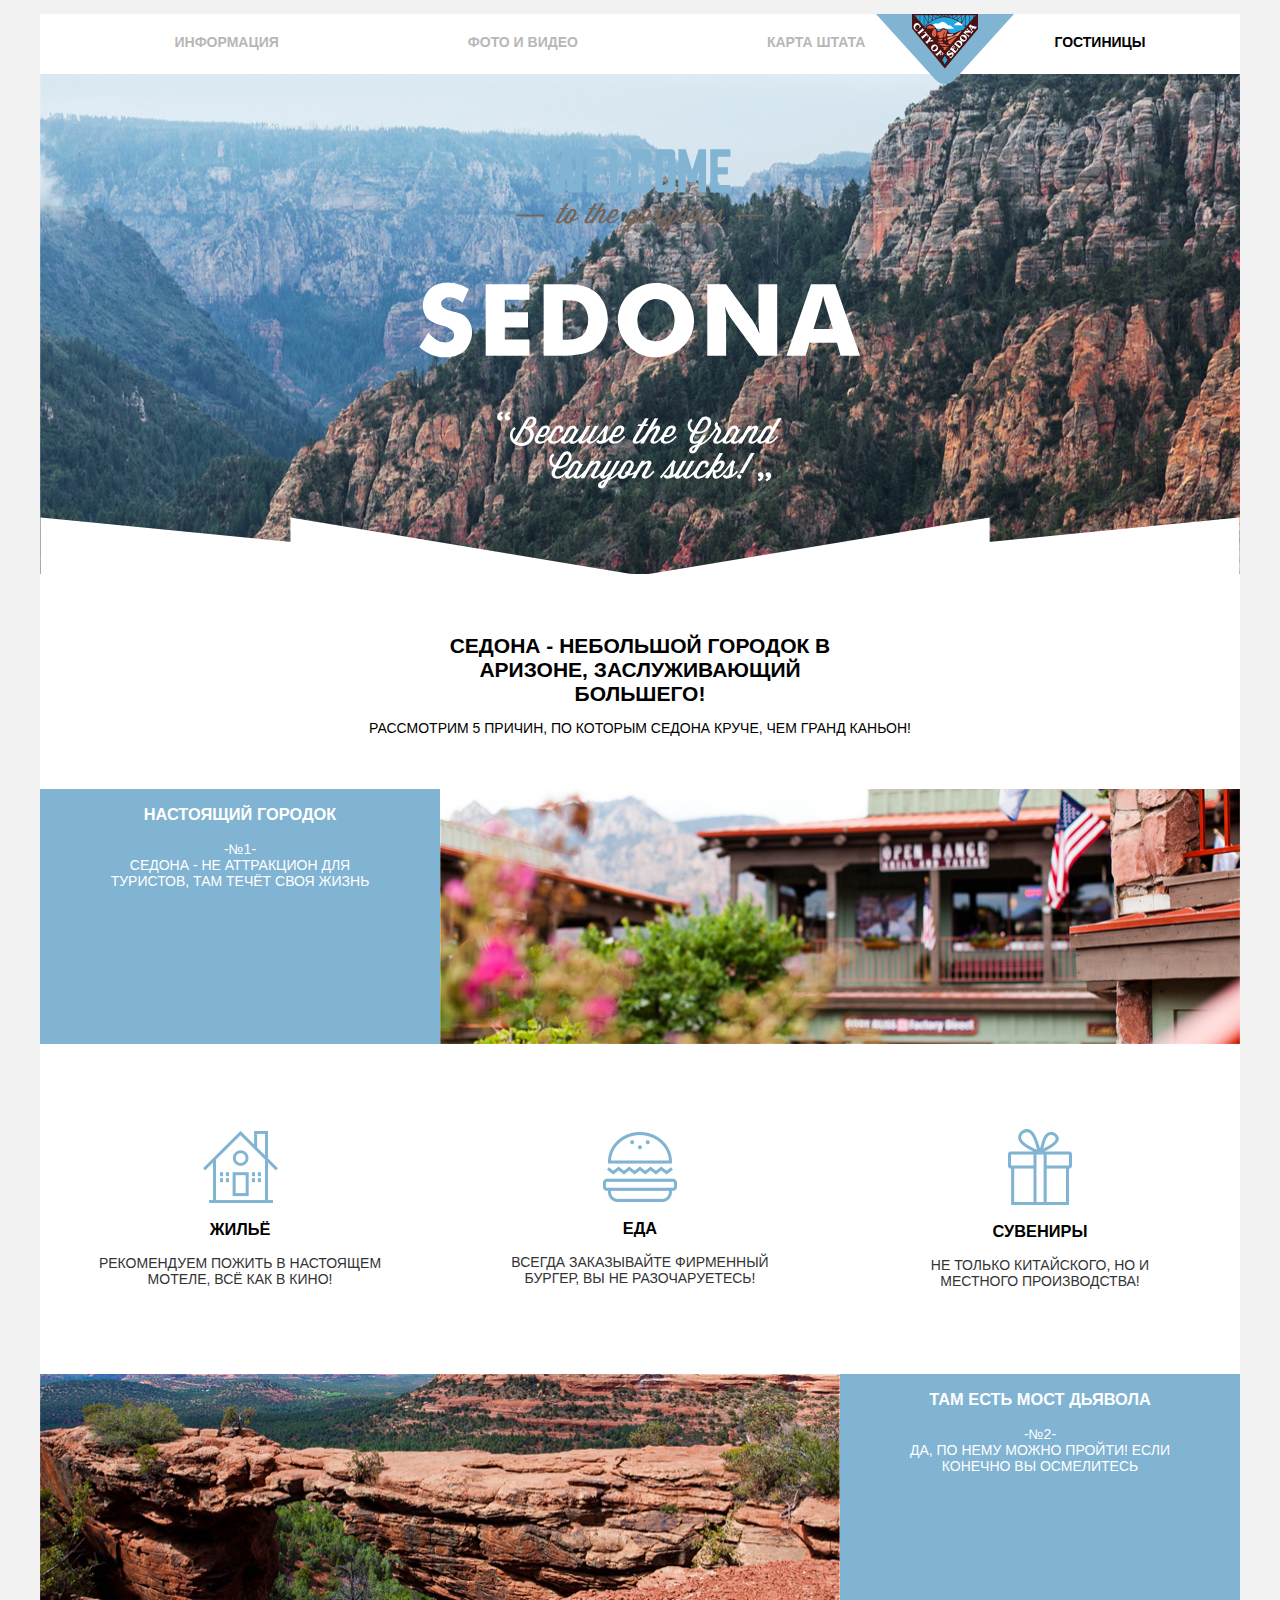
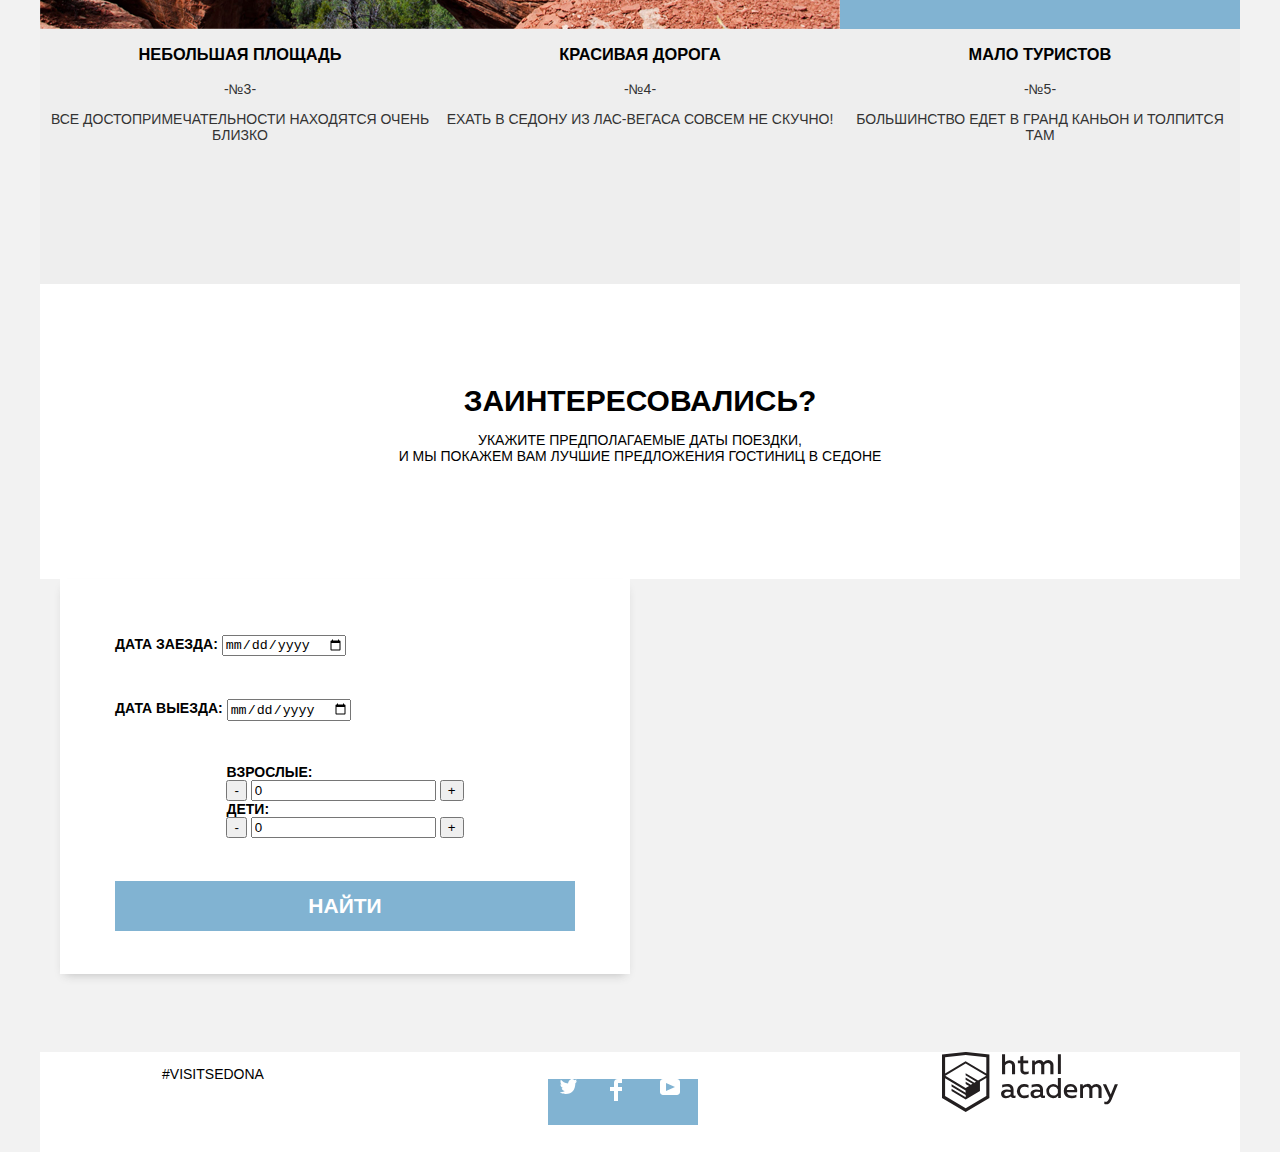
==== commit 5e9b4112: "css" ====
--- a/index.html
+++ b/index.html
@@ -60,7 +60,7 @@
   </li>
   <img src="img/kanyon.jpg" alt="Canyon" width="800px" height="255px">
 </div>
-<div class="line">
+<div class="line ">
   <li class=" grey">
     <h3>Небольшая площадь</h3>
     <p>-№3-</p>
@@ -84,20 +84,22 @@
    <section class="" >
      <div class="interesting">
       <h2 >Заинтересовались?</h2>
-      <p>Укажите предполагаемые даты поездки и мы покажем вам лучшие предложения гостиниц в седоне</p>
+      <p>Укажите предполагаемые даты поездки,
+        <br> и мы покажем вам лучшие предложения гостиниц в седоне</p>
     </div>
       <!-- модальное окно с формой для подбора гостиницы
       <a href="#modal" name="modal"><img src="#" alt="Поиск гостиниц в Седоне"></a>
       -->
       <form action="#" method="get" class="form1">
-      <label for="date-in">Дата заезда:
+      <label for="date-in" class="date put">Дата заезда:
         <input type="date" name="date_in" id="date-in">
       </label>
 <br>
-      <label for="date-out">Дата выезда:
+      <label for="date-out" class="date put">Дата выезда:
        <input type="date" name="date_out" id="date-out">
       </label>
 <br>
+<div class="put">
       <label for="adults-quantity">Взрослые:
         <div>
           <button class="minus">-</button>
@@ -113,8 +115,8 @@
           <button class="plus">+</button>
         </div>
       </label>
-
-      <input type="submit" value="Найти">
+</div>
+      <input class="search" type="submit" value="Найти">
       </form>
    </section>
    <iframe src="https://www.google.com/maps/embed?pb=!1m18!1m12!1m3!1d705298.7190889656!2d-112.0146081327514!3d34.79490295954675!2m3!1f0!2f0!3f0!3m2!1i1024!2i768!4f13.1!3m3!1m2!1s0x872da132f942b00d%3A0x5548c523fa6c8efd!2z0KHQtdC00L7QvdCwLCDQkNGA0LjQt9C-0L3QsCA4NjMzNiwg0KHQqNCQ!5e0!3m2!1sru!2sru!4v1568484203790!5m2!1sru!2sru" width="1200" height="470" frameborder="0"  allowfullscreen=""></iframe>
@@ -123,9 +125,9 @@
     <p>#VISITSEDONA</p>
 
       <ul class="nonelist contacts">
-        <li><a href="#"> <img src="img/twitter.svg" alt="Twitter link"> </a></li>
-        <li><a href="#"><img src="img/fb-icon.svg" alt="FaceBook link"></a></li>
-        <li><a href="#"><img src="img/youtube.svg" alt="Youtube link"></a></li>
+        <li><a href="https://twitter.com/hashtag/sedona"> <img src="img/twitter.svg" alt="Twitter link"> </a></li>
+        <li><a href="https://www.facebook.com/VisitSedona/"><img src="img/fb-icon.svg" alt="FaceBook link"></a></li>
+        <li><a href="https://www.youtube.com/results?search_query=sedona"><img src="img/youtube.svg" alt="Youtube link"></a></li>
       </ul>
 
       <a href="https://htmlacademy.ru/intensive/htmlcss"><img src="img/logo-htmlacademy.svg"  alt="Logo HTML Academy" height="60px"></a>
--- a/css/index.css
+++ b/css/index.css
@@ -3,7 +3,7 @@
     text-transform: uppercase;
     font-size: 14px;
     background-color: #f2f2f2;
-   
+  
 
     
     width: 1200px;
@@ -13,6 +13,10 @@
     position: absolute;
     left: 850px;
     
+}
+header{
+    padding-top:0;
+    margin: auto;
 }
 .main-navigation{
     background-color: white;
@@ -20,6 +24,7 @@
     font-weight: 700;
   color: black;
     height: 60px;
+    padding:0;
 }
 .site-navigation{
     display: flex;
@@ -48,6 +53,7 @@
     background-position: 50% 50%;
     text-align: center;
     height: 500px;
+    
 }
 .maintext img{
     padding-top: 75px;
@@ -101,9 +107,7 @@
 .nonelist{
     list-style-type: none;
 }
-.contacts{
-    background-color: #81b3d2;
-}
+
 h2{
     font-size: 21px;
 }
@@ -134,7 +138,8 @@
 }
 .reasons-3, .reasons-list{
     text-align: center;
-    
+    padding-left: 0;
+    margin: auto;
 }
 .reasons-3{
     background-color: white;
@@ -146,15 +151,59 @@
 }
 .reasons-3 p{
     width: 285px;
-    margin: auto;
-}
+    margin: 0 auto;
+    color: #333333;
+}
+.grey p{
+    color: #333333;
+}
+
 .interesting{
     height: 295px;
     background-color: white;
     text-align: center;
+   
 }
 .interesting h2{
     padding-top: 100px;
+    margin: auto;
+    font-size: 30px; 
+}
+.form1{
+    background-color: white;
+    height: 395px;
+    width: 570px;
+    margin: auto;
+    position: absolute;
+    right:650px;
+    box-shadow: 0 5px 10px -5px #b7b7b7;
+    font-weight: 700;
+    display: flex;
+    flex-wrap: wrap;
+    margin: auto;
+    justify-content: center;
+}
+.form1 .date:first-child{
+    padding-top: 56px;
+}
+.date{
+    width: 460px;
+}
+.search{
+    cursor: pointer;
+    display: block;
+    text-transform: uppercase;
+    background-color: #81b3d2;
+    color: white;
+    font-family: 'PT Sans', "Tahoma", sans-serif;
+    font-size: 21px;
+    font-weight: 700;
+    height: 50px;
+    width: 460px;
+    border: none;
+}
+.put{
+    justify-content: space-between;
 }
 .footer-navigation{
     display: flex;
@@ -162,14 +211,24 @@
     justify-content: space-around;
     background-color: white;
     height: 100px;
-    
+    margin: 0 auto;
+    justify-content: space-around;
 }
 .contacts{
     display: flex;
     flex-direction: row;
-    
-}
-.contacts a{
+    justify-content: space-between;
+    width: 150px;
+    
+}
+.contacts li{
+    background-color: #81b3d2;
     width: 46px;
     height: 46px;
-}+    padding-left: 6px;
+    margin: auto;
+}
+.contacts a{
+    padding-left: 6px;
+    margin: auto;
+}
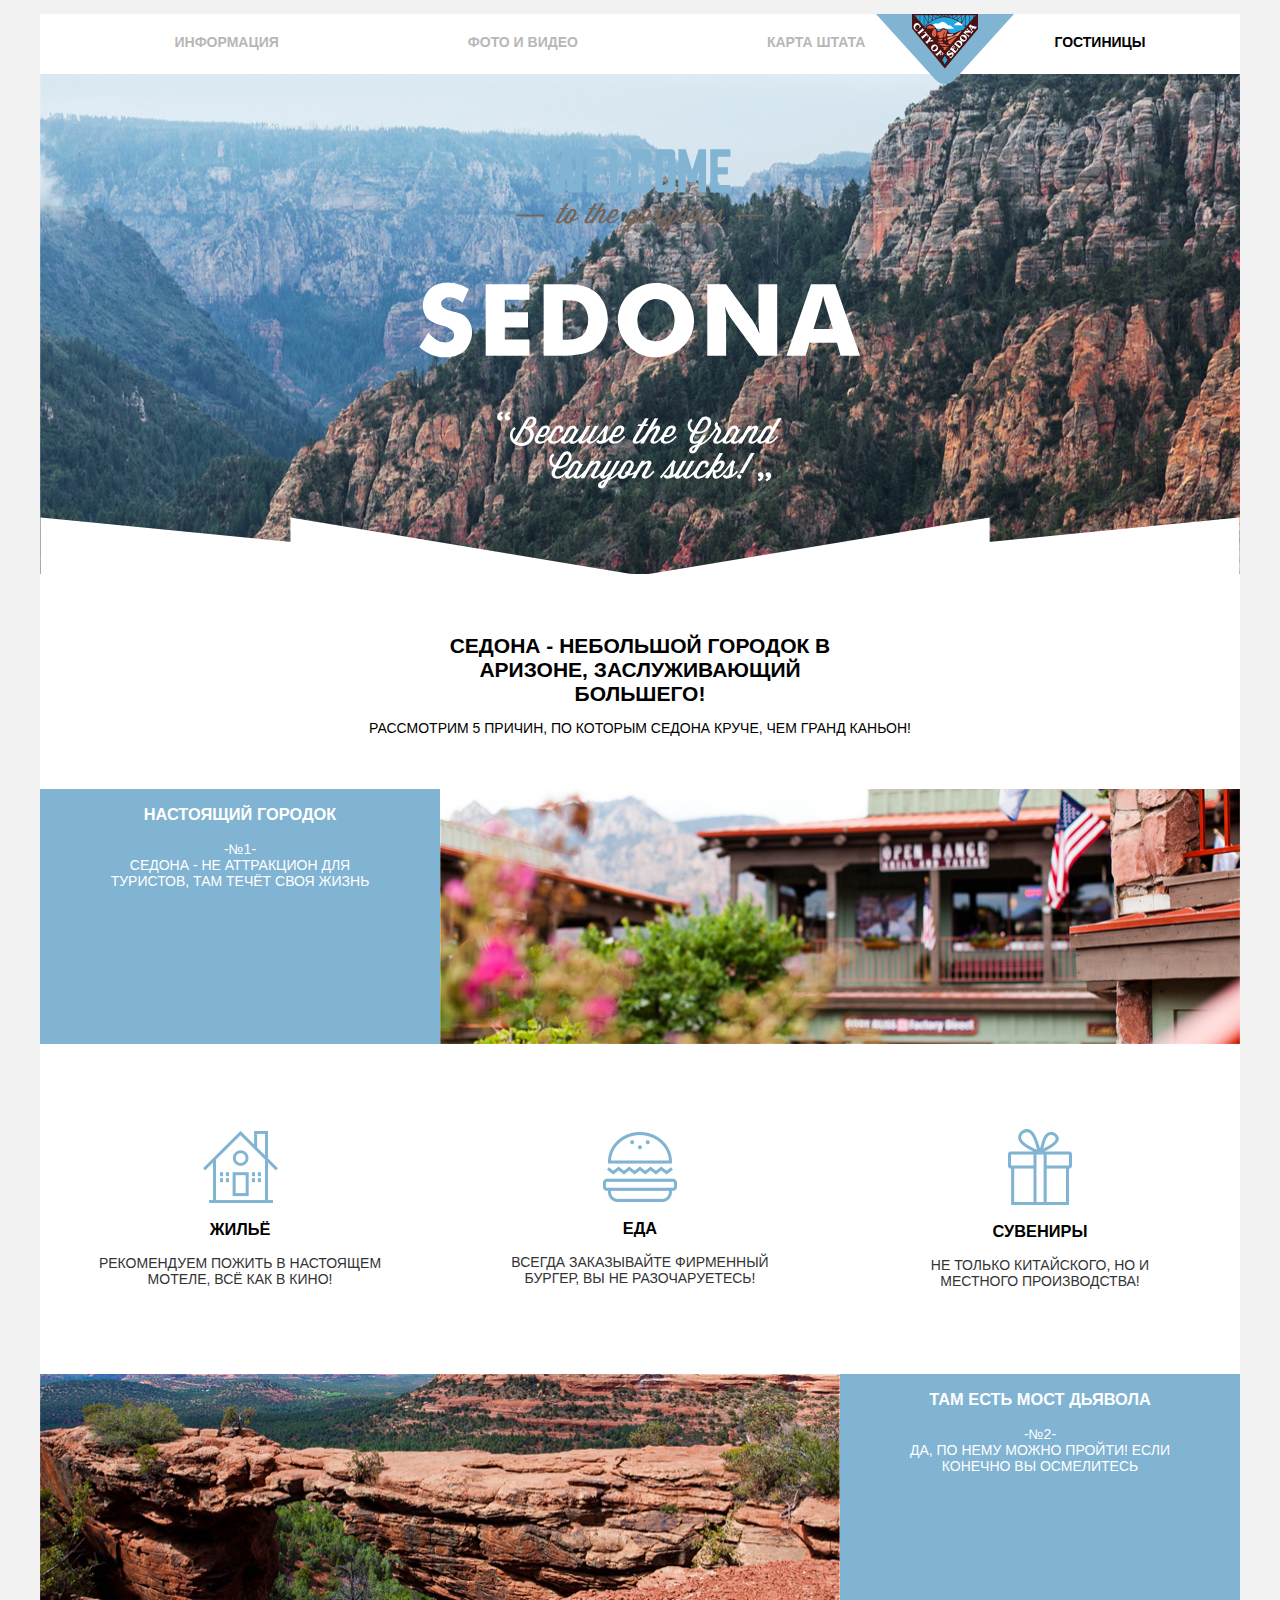
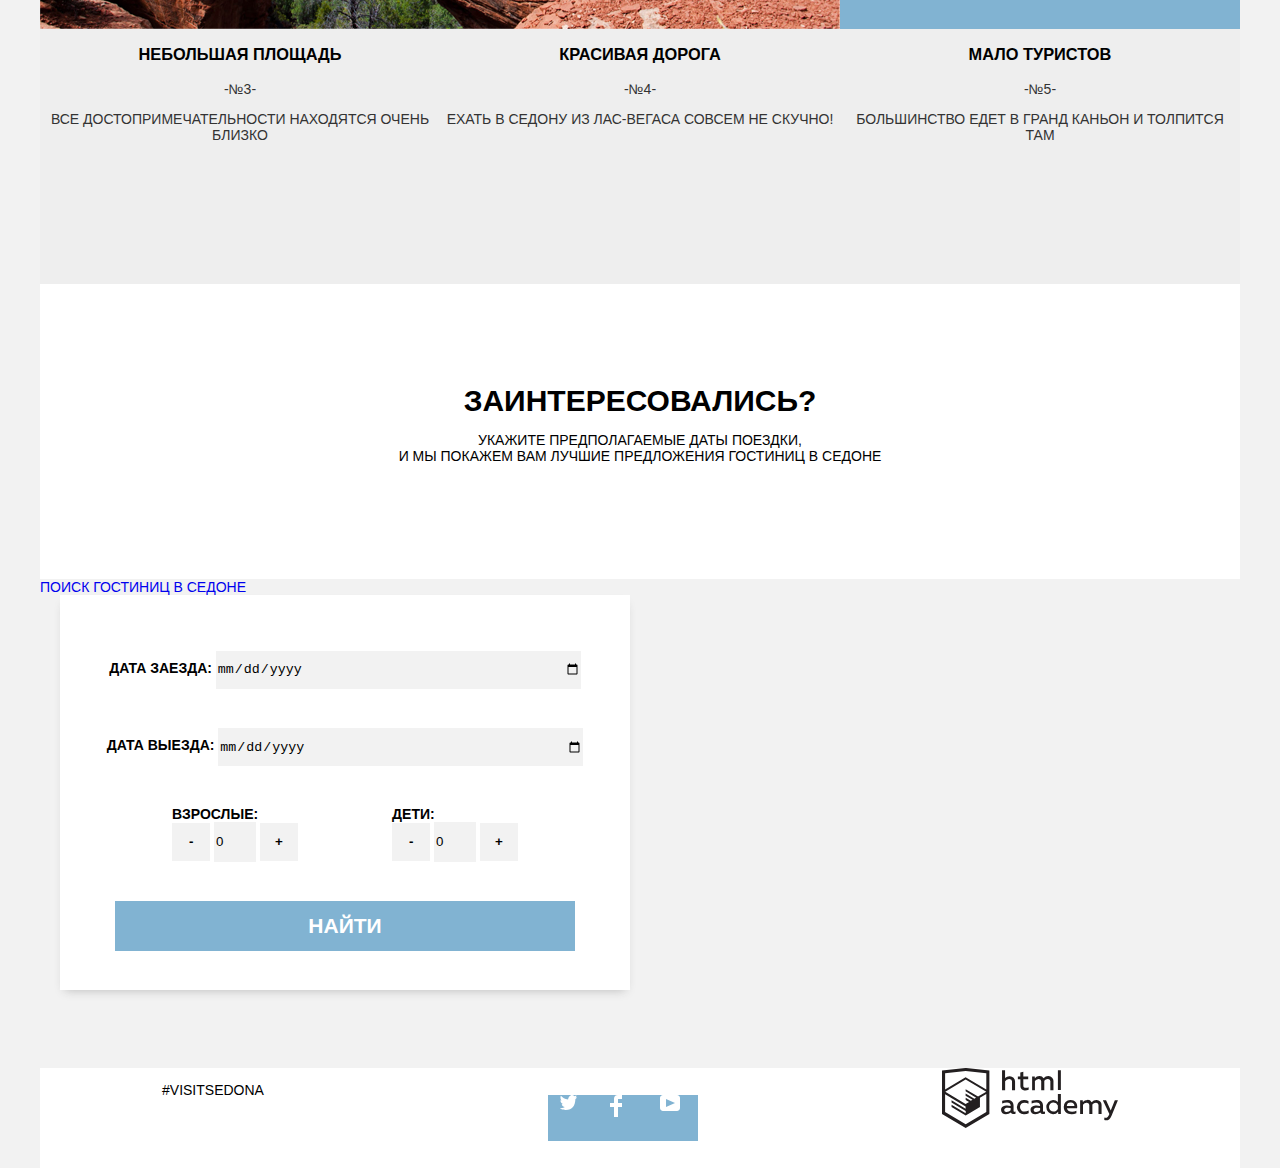
==== commit 584f8666: "сыы" ====
--- a/index.html
+++ b/index.html
@@ -87,23 +87,22 @@
       <p>Укажите предполагаемые даты поездки,
         <br> и мы покажем вам лучшие предложения гостиниц в седоне</p>
     </div>
-      <!-- модальное окно с формой для подбора гостиницы
-      <a href="#modal" name="modal"><img src="#" alt="Поиск гостиниц в Седоне"></a>
-      -->
+    
+    <a href="#modal" name="modal">ПОИСК ГОСТИНИЦ В СЕДОНЕ</a>
       <form action="#" method="get" class="form1">
-      <label for="date-in" class="date put">Дата заезда:
-        <input type="date" name="date_in" id="date-in">
+      <label for="date-in" class="date ">Дата заезда:
+        <input type="date" name="date_in" id="date-in" class="date-input">
       </label>
 <br>
-      <label for="date-out" class="date put">Дата выезда:
-       <input type="date" name="date_out" id="date-out">
+      <label for="date-out" class="date ">Дата выезда:
+       <input type="date" name="date_out" id="date-out"  class="date-input">
       </label>
 <br>
 <div class="put">
       <label for="adults-quantity">Взрослые:
         <div>
           <button class="minus">-</button>
-          <input type="number" name="adults" value="0" id="adults-quantity">
+          <input type="number" name="adults" value="0" id="adults-quantity" class="number-input">
           <button class="plus">+</button>
         </div>
       </label>
@@ -111,7 +110,7 @@
       <label for="kids-quantity">Дети:
         <div>
           <button class="minus">-</button>
-          <input type="number" name="kids" value="0" id="kids-quantity">
+          <input type="number" name="kids" value="0" id="kids-quantity" class="number-input">
           <button class="plus">+</button>
         </div>
       </label>
--- a/css/index.css
+++ b/css/index.css
@@ -83,6 +83,7 @@
     display: flex;
     flex-direction: row;
     margin: 0;
+    
 }
 .row-line{
     display: flex;
@@ -185,9 +186,6 @@
 }
 .form1 .date:first-child{
     padding-top: 56px;
-}
-.date{
-    width: 460px;
 }
 .search{
     cursor: pointer;
@@ -202,9 +200,35 @@
     width: 460px;
     border: none;
 }
-.put{
-    justify-content: space-between;
-}
+
+.date-input{
+    border: #000;
+    width: 364px;
+    height: 38px;
+    background-color: #f2f2f2;
+  }
+  .number-input{
+    border: #000;
+    width: 38px;
+    height: 38px;
+    background-color: #f2f2f2;
+  }
+  .put{
+      display: flex;
+      flex-direction: row;
+      width: 440px;
+      justify-content: space-around;
+  }
+  .minus, .plus{
+    border: #000;
+    width: 38px;
+    height: 38px;
+    background-color: #f2f2f2;
+    font-weight: 700;
+  }
+  input::placeholder {
+    color: red;
+  }
 .footer-navigation{
     display: flex;
     flex-direction: row;
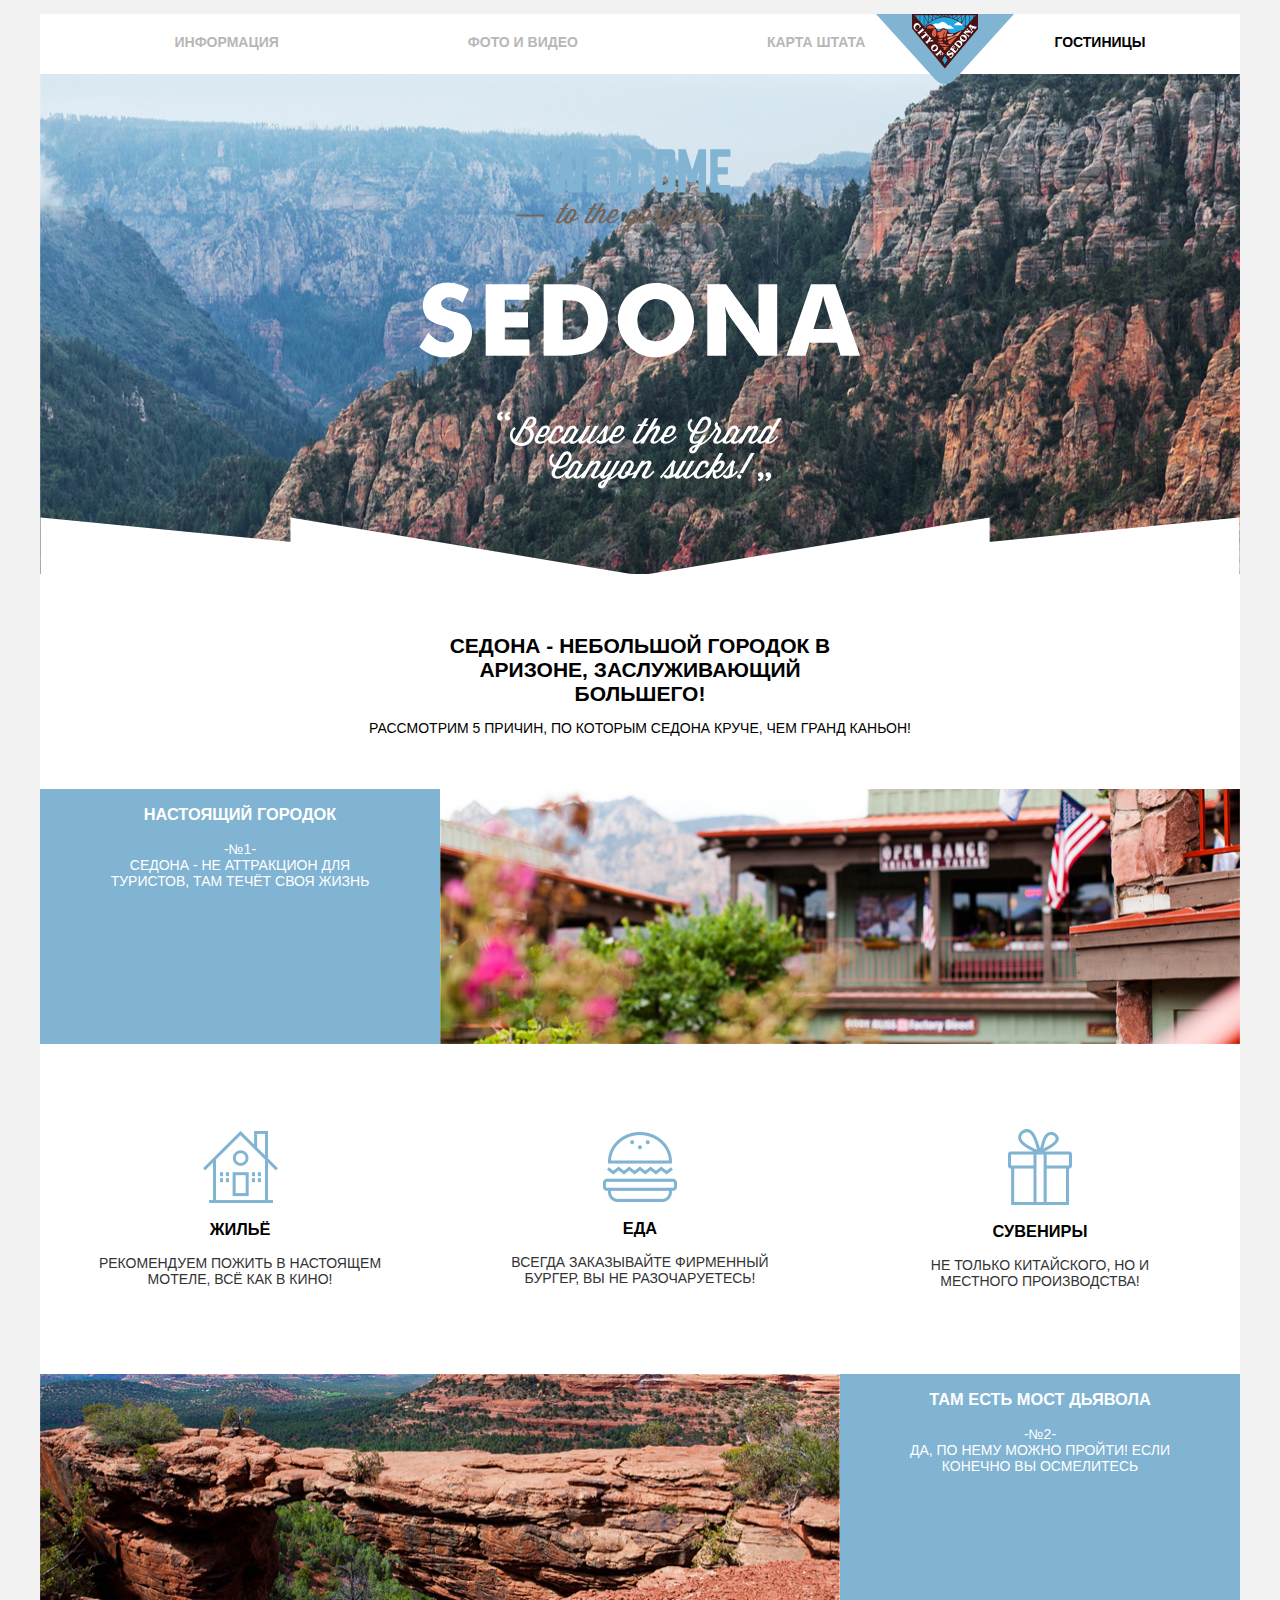
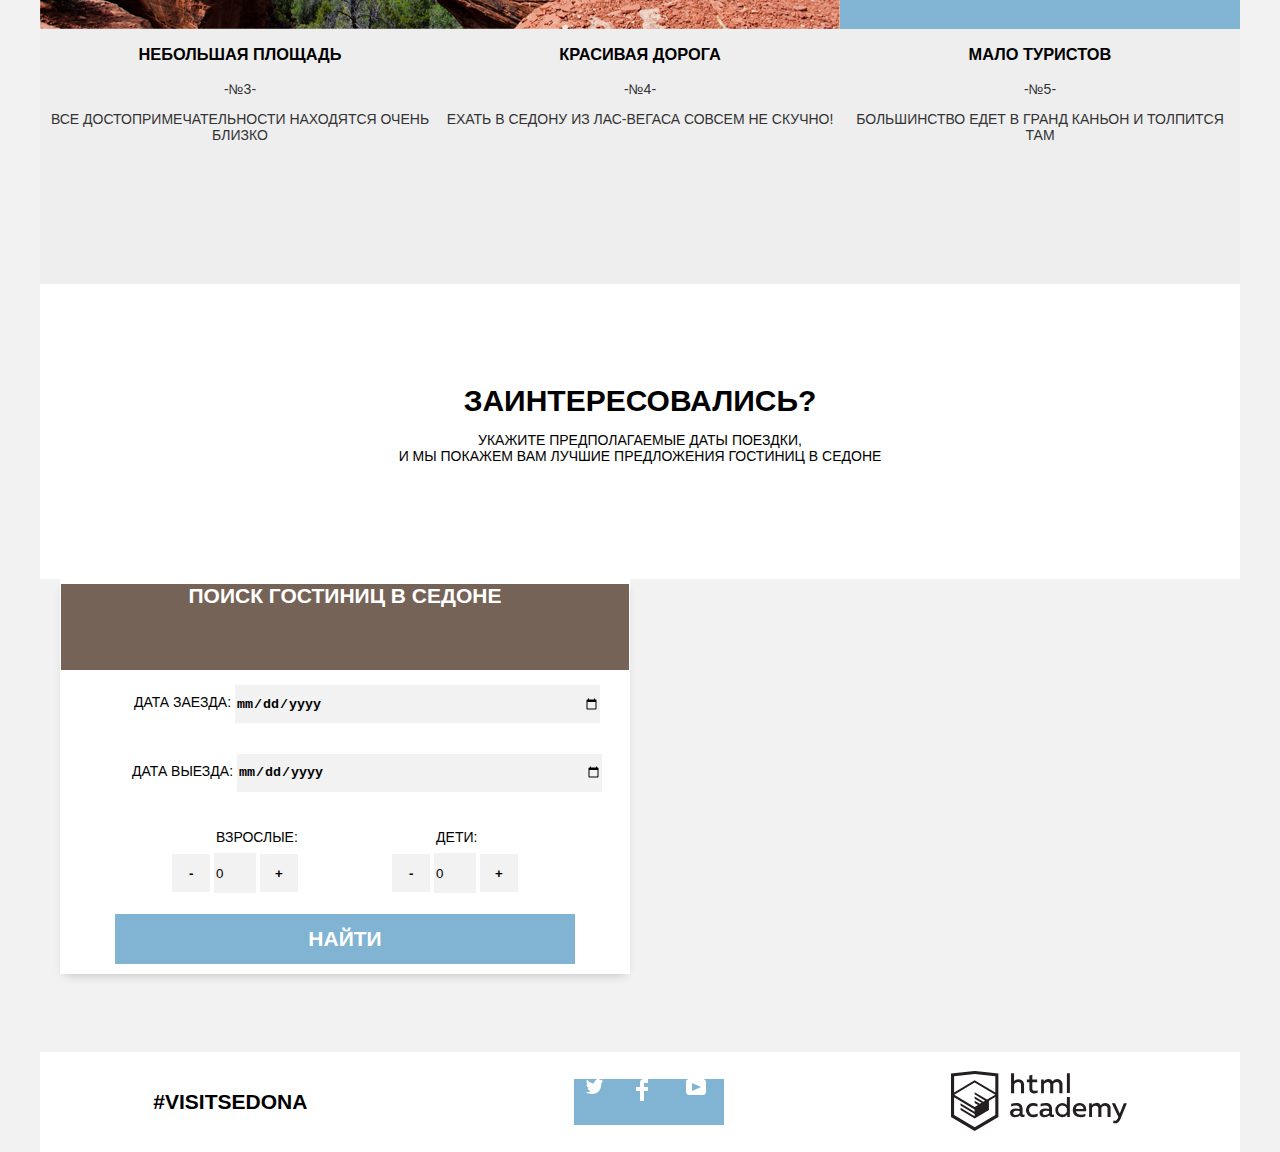
==== commit e8ef3370: "css" ====
--- a/index.html
+++ b/index.html
@@ -88,8 +88,9 @@
         <br> и мы покажем вам лучшие предложения гостиниц в седоне</p>
     </div>
     
-    <a href="#modal" name="modal">ПОИСК ГОСТИНИЦ В СЕДОНЕ</a>
+    
       <form action="#" method="get" class="form1">
+          <a class="search-hotels" href="#modal" name="modal">ПОИСК ГОСТИНИЦ В СЕДОНЕ</a>
       <label for="date-in" class="date ">Дата заезда:
         <input type="date" name="date_in" id="date-in" class="date-input">
       </label>
--- a/css/index.css
+++ b/css/index.css
@@ -3,7 +3,7 @@
     text-transform: uppercase;
     font-size: 14px;
     background-color: #f2f2f2;
-  
+  padding: 0;
 
     
     width: 1200px;
@@ -41,12 +41,15 @@
 .site-navigation a:visited{
 color: #b7b7b7;
 }
+.site-navigation a:active{
+color: #766357;
+}
 .sedona{
     display: none
 }
 
 .maintext{
-    background: url("../img/background_photo.jpg") repeat 0 0;;
+    background: url("../img/background_photo.jpg") no-repeat 0 0;;
     background-size: cover;
     background-repeat: no-repeat;
     background-color: cadetblue;
@@ -83,8 +86,10 @@
     display: flex;
     flex-direction: row;
     margin: 0;
-    
-}
+    justify-content: center;
+    align-items: center;
+}
+
 .row-line{
     display: flex;
     flex-direction: row-reverse;
@@ -94,6 +99,8 @@
     background-color: #81b3d2;
     height: 255px;
     width: 400px; 
+    align-items: center;    
+    
 }
 .blue p{
     width: 302px;
@@ -104,6 +111,7 @@
     background-color: #eeeeee;
     height: 255px;
     width: 400px;
+    
 }
 .nonelist{
     list-style-type: none;
@@ -170,6 +178,15 @@
     margin: auto;
     font-size: 30px; 
 }
+.search-hotels{
+    background-color:#766357;
+    height: 86px;
+    width: 568px;
+    color: white;
+    font-size: 21px;
+    margin: auto;
+    text-align: center;
+}
 .form1{
     background-color: white;
     height: 395px;
@@ -206,6 +223,7 @@
     width: 364px;
     height: 38px;
     background-color: #f2f2f2;
+    font-weight: 700;
   }
   .number-input{
     border: #000;
@@ -233,15 +251,21 @@
     display: flex;
     flex-direction: row;
     justify-content: space-around;
+    align-items: center;
     background-color: white;
     height: 100px;
     margin: 0 auto;
-    justify-content: space-around;
+    
+}
+.footer-navigation p{
+    font-size: 21px;
+    font-weight: 700;
 }
 .contacts{
     display: flex;
     flex-direction: row;
     justify-content: space-between;
+    align-content: center;
     width: 150px;
     
 }
@@ -256,3 +280,331 @@
     padding-left: 6px;
     margin: auto;
 }
+
+
+
+
+/*  page 2 */
+
+.form2{
+    background-color: #567a9c;
+    background-image: url("../img/filter_background.jpg");
+    height: 220px;
+    width: 1200px;
+    display: flex;
+    justify-content: space-around;
+}
+.checkbox-set{
+    border:none;
+    display: flex;
+    flex-direction: column;
+    justify-content: space-around;
+    color: white;
+}
+.checkbox-set legend{
+    font-size: 16px;
+    font-weight: 700;
+}
+
+input[type="checkbox"] {
+    display: none;
+   }
+    
+   label {
+     
+    cursor: pointer;
+    font-weight: normal;
+    line-height: 30px;
+    padding: 10px 0;
+    vertical-align: middle;
+   }
+    
+   label:before {
+    content: " ";
+    
+    display: inline-block;
+   /* шрифт Awesome*/
+    
+    margin-right: 15px;
+    position: relative;
+    text-align: center;
+    text-indent: 0px;
+    width: 23px;
+    height: 23px;
+    background: none;
+    border: 3px solid white;
+    border-image: initial;
+    border-radius: 3px; 
+    vertical-align: middle;
+   }
+    
+   input:checked + label:before {
+   /* глифон - галочка */
+    content: " ";
+    background: url("/img/checkbox-on.png") no-repeat 0% 05; 
+    
+   }
+    
+   input:disabled + label:before {
+    background:none;
+    color: #6a6a6a;
+   }
+
+
+
+
+
+        .filter-range {
+            width: 330px;
+        
+        
+            color: #ffffff;
+            text-transform: uppercase;
+        }
+        .filter-range-title {
+            margin-bottom: 9px;
+        
+            font-weight: 600;
+            font-size: 16px;
+            line-height: 21px;
+        }
+        .price-controls {
+            position: relative;
+            
+            height: 36px;
+            margin-bottom: 20px;
+            
+            font-size: 0;
+        
+            border: 2px solid #ffffff;
+            border-radius: 2px;
+        }
+        .price-controls::after {
+            content: "";
+            position: absolute;
+            top: 50%;
+            left: 50%;
+        
+            width: 2px;
+            height: 22px;
+        
+            background: #ffffff;
+            transform: translate(-50%, -50%);
+        }
+        .price-controls label {
+            display: inline-block;
+        
+            font-size: 14px;
+            line-height: 38px;
+            vertical-align: top;
+        
+            cursor: pointer;
+        }
+        .price-controls .min-price,
+        .price-controls .max-price {
+            width: 90px;
+            padding-left: 65px;
+        }
+        .price-controls input {
+            width: 50px;
+            margin: 0;
+        
+            color: inherit;
+            font: inherit;
+        
+            background: none;
+            border: none;
+        }
+        .range-controls {
+            position: relative;
+        
+            margin-bottom: 32px;
+        }
+        .range-controls .scale {
+            height: 2px;
+        
+            background: rgba(255, 255, 255, 0.3);
+        }
+        .range-controls .bar {
+            width: 80%;
+            height: 2px;
+        
+            background: #ffffff;
+        }
+        .range-toggle {
+            position: absolute;
+            top: -9px;
+            
+            width: 4px;
+            height: 4px;
+        
+            background: #ababab;
+            border: 8px solid #ffffff;
+            border-radius: 50%;
+            box-shadow: 0 2px 1px 0 rgba(0, 1, 1, 0.2);
+            cursor: pointer;
+        }
+        .range-toggle:hover {
+            background: #1c4f80;
+        }
+        .range-toggle-min {
+            left: 0;
+        }
+        .range-toggle-max {
+            left: 80%;
+        }
+        .btn-transparent {
+            display: block;
+            margin: 0 auto;
+            padding: 6px 35px;
+        
+            font-size: 14px;
+            line-height: 20px;
+            color: #ffffff;
+            text-transform: uppercase;
+        
+            background: transparent;
+            border: 2px solid #ffffff;
+            border-radius: 2px;
+            cursor: pointer;
+        }
+        .btn-transparent:hover {
+            color: #000000;
+        
+            background: #ffffff;
+        }
+
+.search-filter{
+    display: flex;
+    justify-content: space-around;
+    background-color: white;
+    align-items: center;
+}
+.search-filter .text-sort{
+    text-decoration: underline;
+    text-decoration-style: dotted;
+    text-decoration-color: #81b3d2;
+    color: #ababab;
+}
+.search-filter .text-sort:hover{
+    text-decoration: underline;
+    text-decoration-style: dotted;
+    text-decoration-color: #81b3d2;
+    color: #81b3d2;
+}
+.search-filter .text-sort:active{
+    text-decoration: none;
+    color: black;
+}
+.search-filter h2{
+    flex-grow: 1;
+}
+.search-filter p{
+    flex-grow: 1;
+}
+.text-sort{
+    flex-grow: 1;
+}
+.trangle{
+    flex-grow: 6;
+    justify-self: flex-end;
+}
+
+.hotels-list{
+    display: flex;
+    background-color: white;
+    flex-direction: column;
+    margin: 0 auto;
+}
+.hotel{
+    border-top: 1px solid #ababab;
+    border-bottom: 1px solid #ababab;
+    display: flex;
+    flex-direction:row;
+  justify-content: space-between;
+     
+}
+
+.rate{
+  
+    justify-self: end;
+}
+.star-list{
+    display: flex;
+    
+}
+.stars::before{
+    content:"";
+    background: url("../img/star.png") no-repeat 0% 0%;
+    width: 18px;
+    height: 17px;
+    display:block;
+    
+}
+.rate-box{
+    background-color: #f2f2f2;
+    color: #333333;
+    width: 110px;
+    height: 27px;
+    
+}
+.more{
+    background-color: #81b3d2;
+    color: white;
+    height: 27px;
+    width: 110px;
+    font-size: 14px;
+    font-weight: 700;
+    text-decoration: none; 
+}
+.more:hover{
+    background-color: #669ec0;
+    color: white;
+    height: 27px;
+    width: 110px;
+    font-size: 14px;
+    font-weight: 700;
+    text-decoration: none; 
+}
+.more:active{
+    background-color: #5496bd;
+    color: #94b9d2;
+    height: 27px;
+    width: 110px;
+    font-size: 14px;
+    font-weight: 700;
+    text-decoration: none; 
+}
+.book{
+    background-color: #766357;
+    color: white;
+    height: 27px;
+    width: 142px;
+    font-size: 14px;
+    font-weight: 700;
+}
+.book:hover{
+    background-color: #604e43;
+    color: white;
+    height: 27px;
+    width: 142px;
+    font-size: 14px;
+    font-weight: 700;
+}
+.book:active{
+    background-color: #503e33;
+    color: #928a85;
+    height: 27px;
+    width: 142px;
+    font-size: 14px;
+    font-weight: 700;
+}
+.namehotel{
+    color: black;
+}
+.namehotel:hover{
+    color: #81b3d2;
+}
+.namehotel:active{
+    color: #cacaca;
+}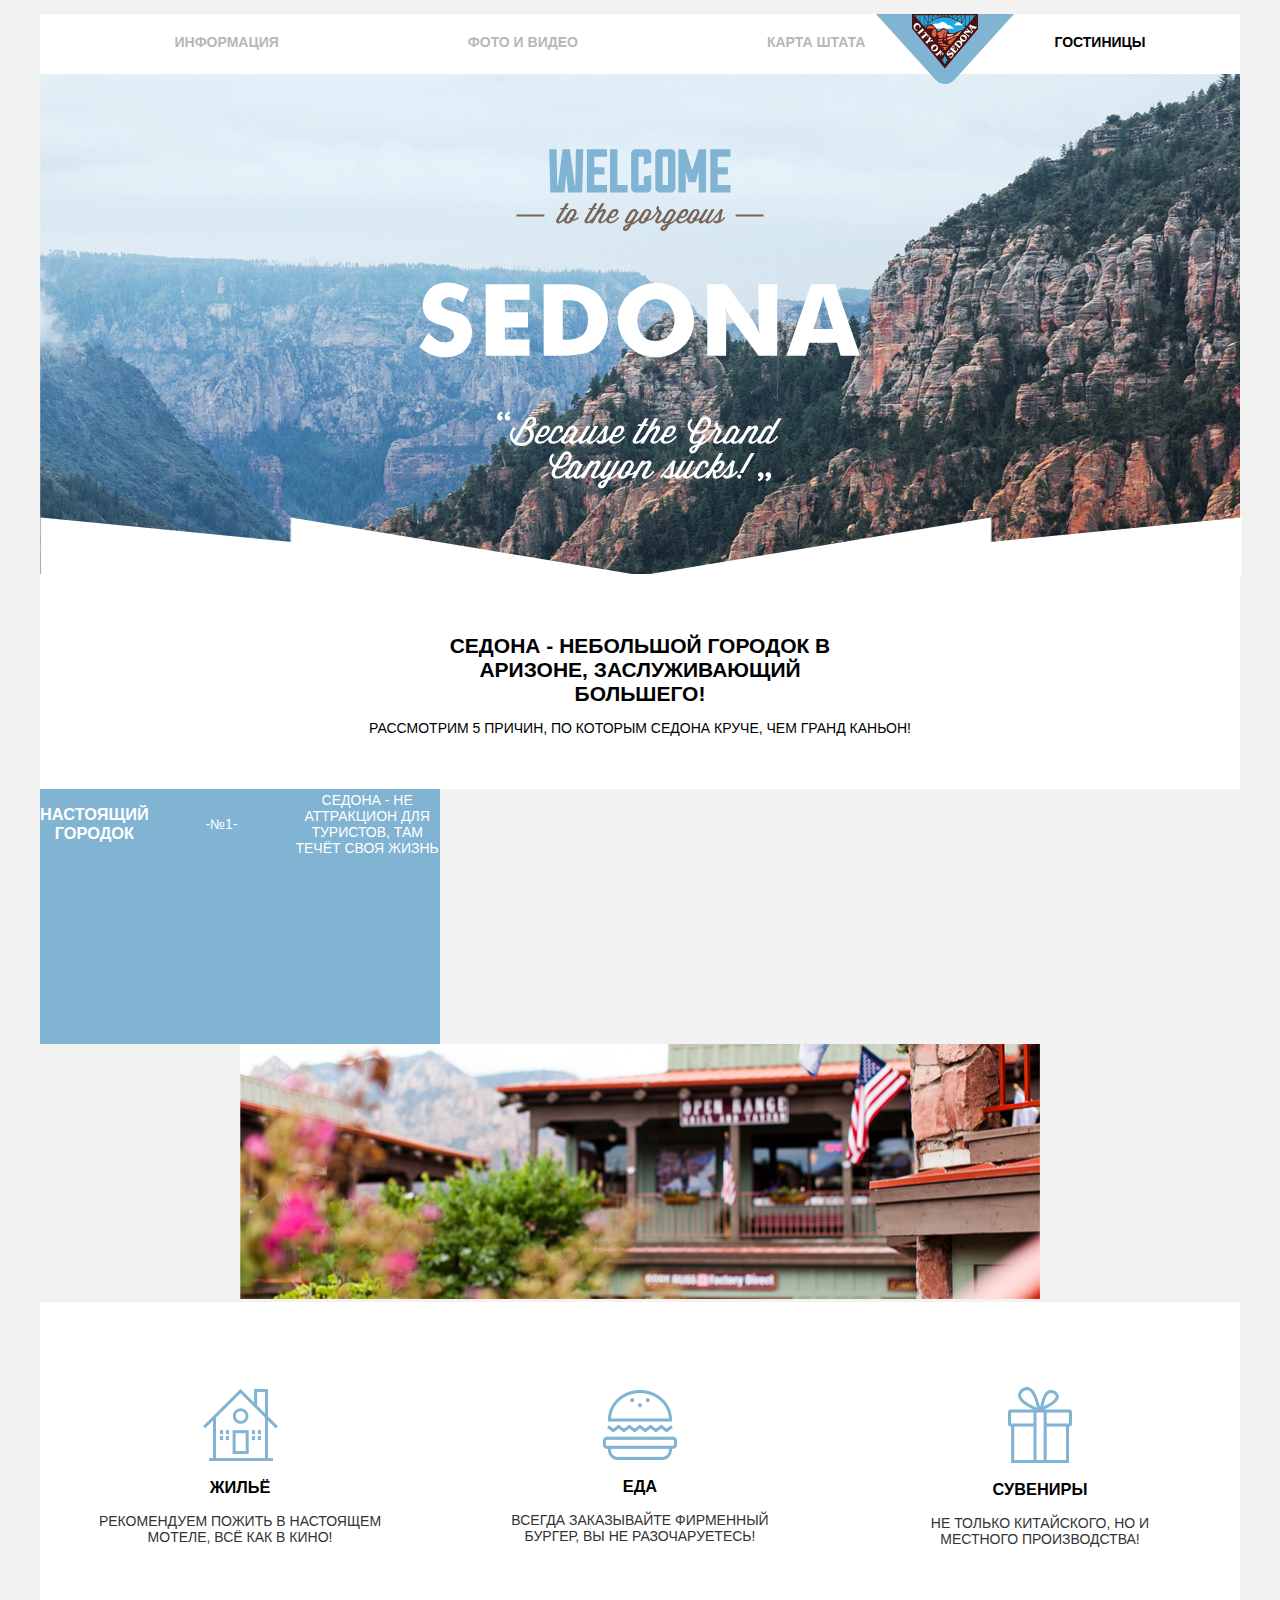
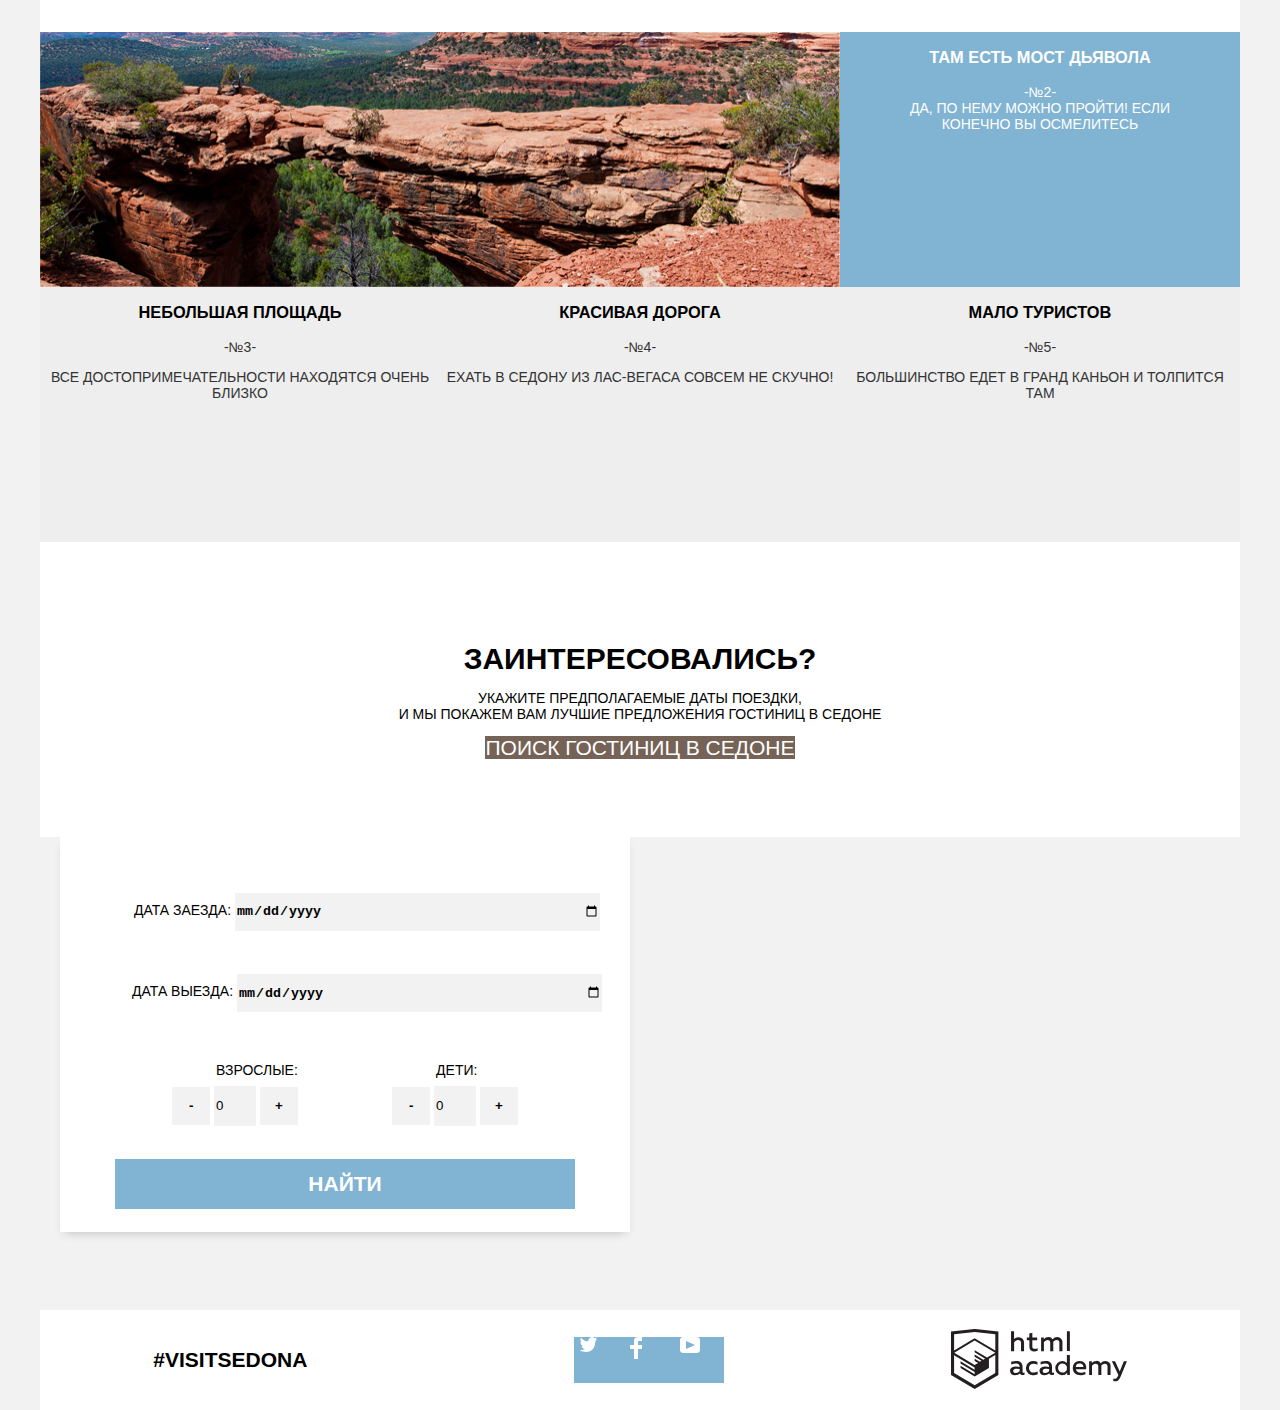
==== commit 15e415e2: "f" ====
--- a/index.html
+++ b/index.html
@@ -21,7 +21,7 @@
    <h1 class="sedona">Седона</h1>
   <div class="maintext">
    <img  src="img/intro-welcome.svg" alt="Main text" height="340px"> <!-- текст на фоне-->
-   <img  class="border" src="img/polygon.png" alt="White border" width="1200px">
+   <img  class="border" src="img/polygon.png" alt="White border" width="1202px">
   </div>
    <div class="center-text">
    <h2 class="">Седона - небольшой городок в аризоне, заслуживающий большего!</h2>
@@ -29,15 +29,16 @@
     </div>
 
 <ul class="nonelist reasons-list">
-  <div class="line">
+ 
   <li class=" blue" >
+      <div class="line">
     <h3>Настоящий городок</h3>
     <p>-№1-</p>
     <p>Седона - не аттракцион для туристов, там течёт своя жизнь</p>
-    
+  </div>
   </li>
   <img src="img/hotel.jpg" alt="Hotel picture" width="800px" height="255px">
-  </div>
+  
     <ul class="reasons-3 nonelist line" >
       <li class="house">
         <h3>Жильё</h3>
@@ -86,11 +87,12 @@
       <h2 >Заинтересовались?</h2>
       <p>Укажите предполагаемые даты поездки,
         <br> и мы покажем вам лучшие предложения гостиниц в седоне</p>
+        <a class="search-hotels" href="#modal" name="modal">ПОИСК ГОСТИНИЦ В СЕДОНЕ</a>
     </div>
     
     
       <form action="#" method="get" class="form1">
-          <a class="search-hotels" href="#modal" name="modal">ПОИСК ГОСТИНИЦ В СЕДОНЕ</a>
+          
       <label for="date-in" class="date ">Дата заезда:
         <input type="date" name="date_in" id="date-in" class="date-input">
       </label>
--- a/css/index.css
+++ b/css/index.css
@@ -53,7 +53,7 @@
     background-size: cover;
     background-repeat: no-repeat;
     background-color: cadetblue;
-    background-position: 50% 50%;
+    background-position: 50% 0%;
     text-align: center;
     height: 500px;
     
@@ -64,6 +64,7 @@
 .border{
     position: relative;
     bottom: 50px;
+    margin-right: 1px;
 }
 
 a{
@@ -273,7 +274,7 @@
     background-color: #81b3d2;
     width: 46px;
     height: 46px;
-    padding-left: 6px;
+    padding-right: 6px;
     margin: auto;
 }
 .contacts a{
@@ -341,7 +342,7 @@
    input:checked + label:before {
    /* глифон - галочка */
     content: " ";
-    background: url("/img/checkbox-on.png") no-repeat 0% 05; 
+    background: url("../img/checkbox-on.png") no-repeat 0% 0%; 
     
    }
     
@@ -507,7 +508,9 @@
 }
 .trangle{
     flex-grow: 6;
-    justify-self: flex-end;
+    display: flex;
+    flex-direction: row;
+    justify-content: flex-end;
 }
 
 .hotels-list{
@@ -526,8 +529,9 @@
 }
 
 .rate{
-  
-    justify-self: end;
+  display: flex;
+  flex-direction: column;
+    justify-content: space-between;
 }
 .star-list{
     display: flex;
@@ -601,6 +605,7 @@
 }
 .namehotel{
     color: black;
+    margin-top:0;
 }
 .namehotel:hover{
     color: #81b3d2;
